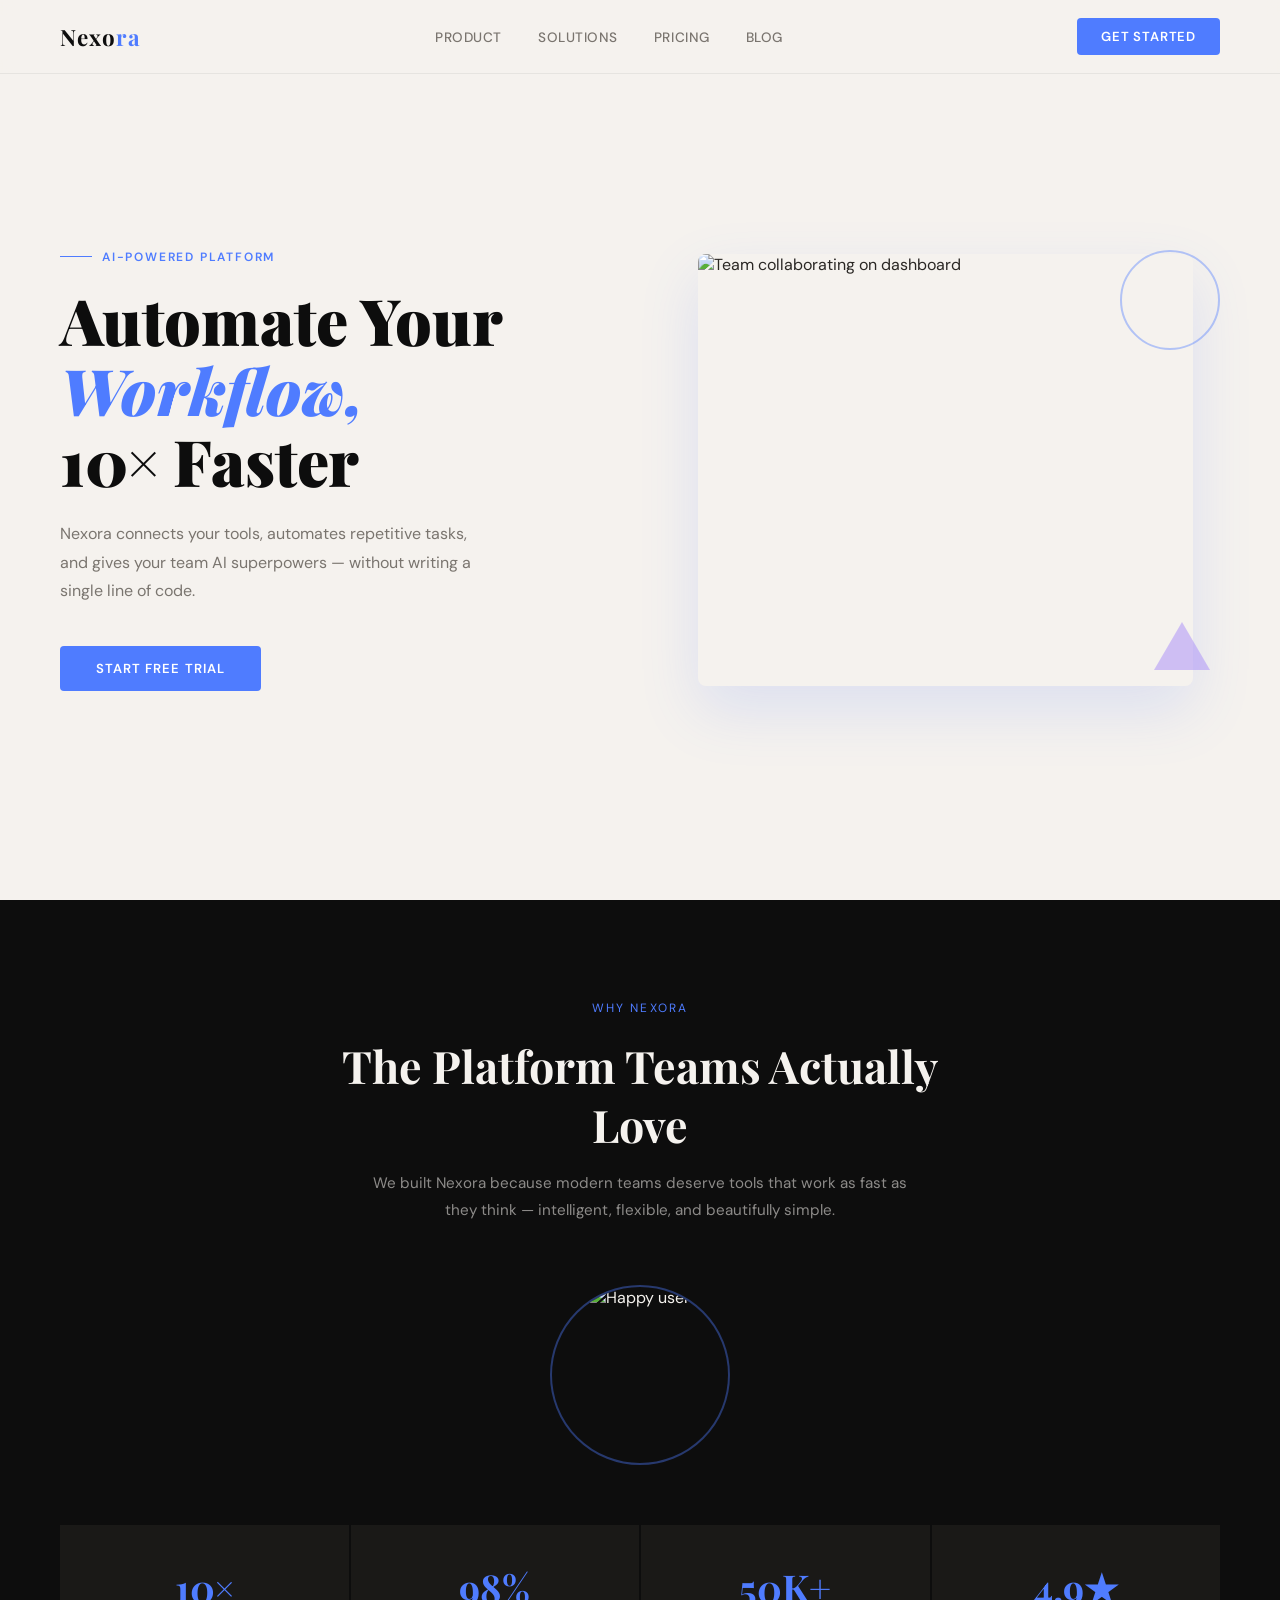
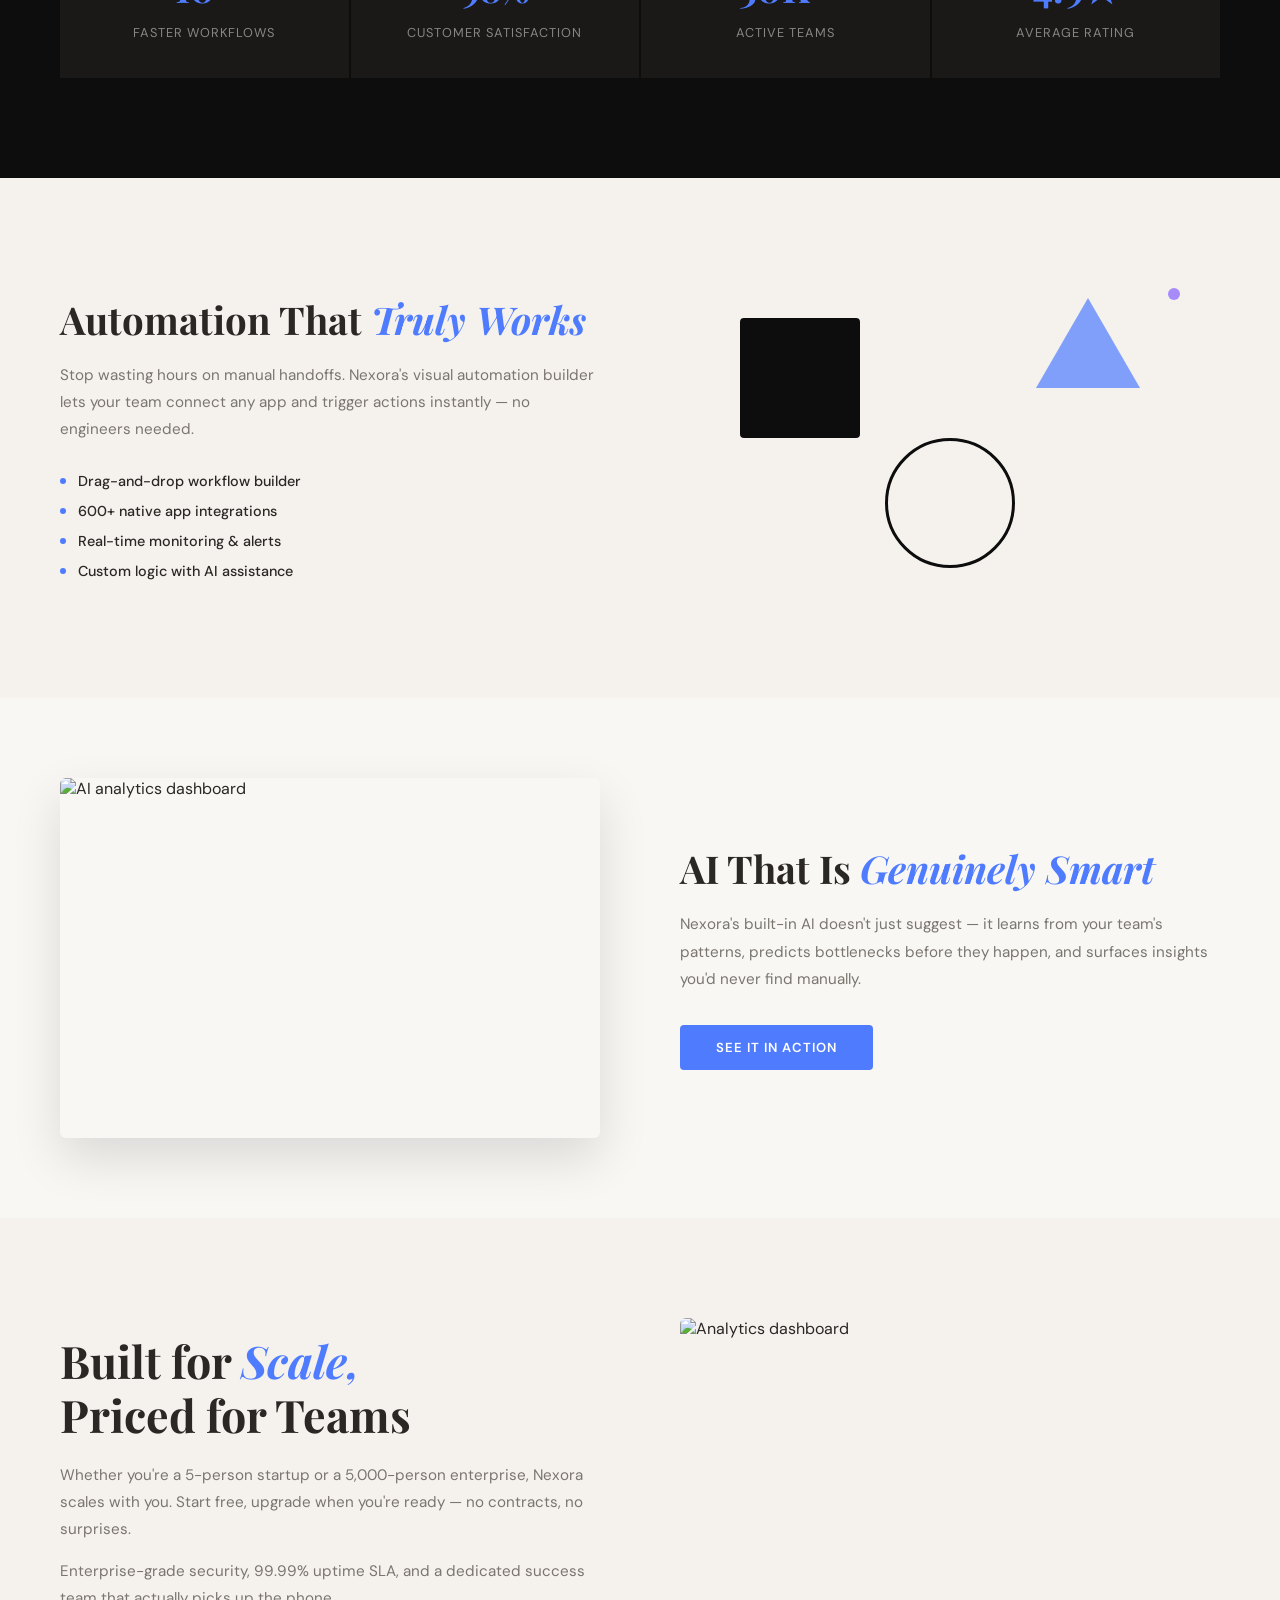
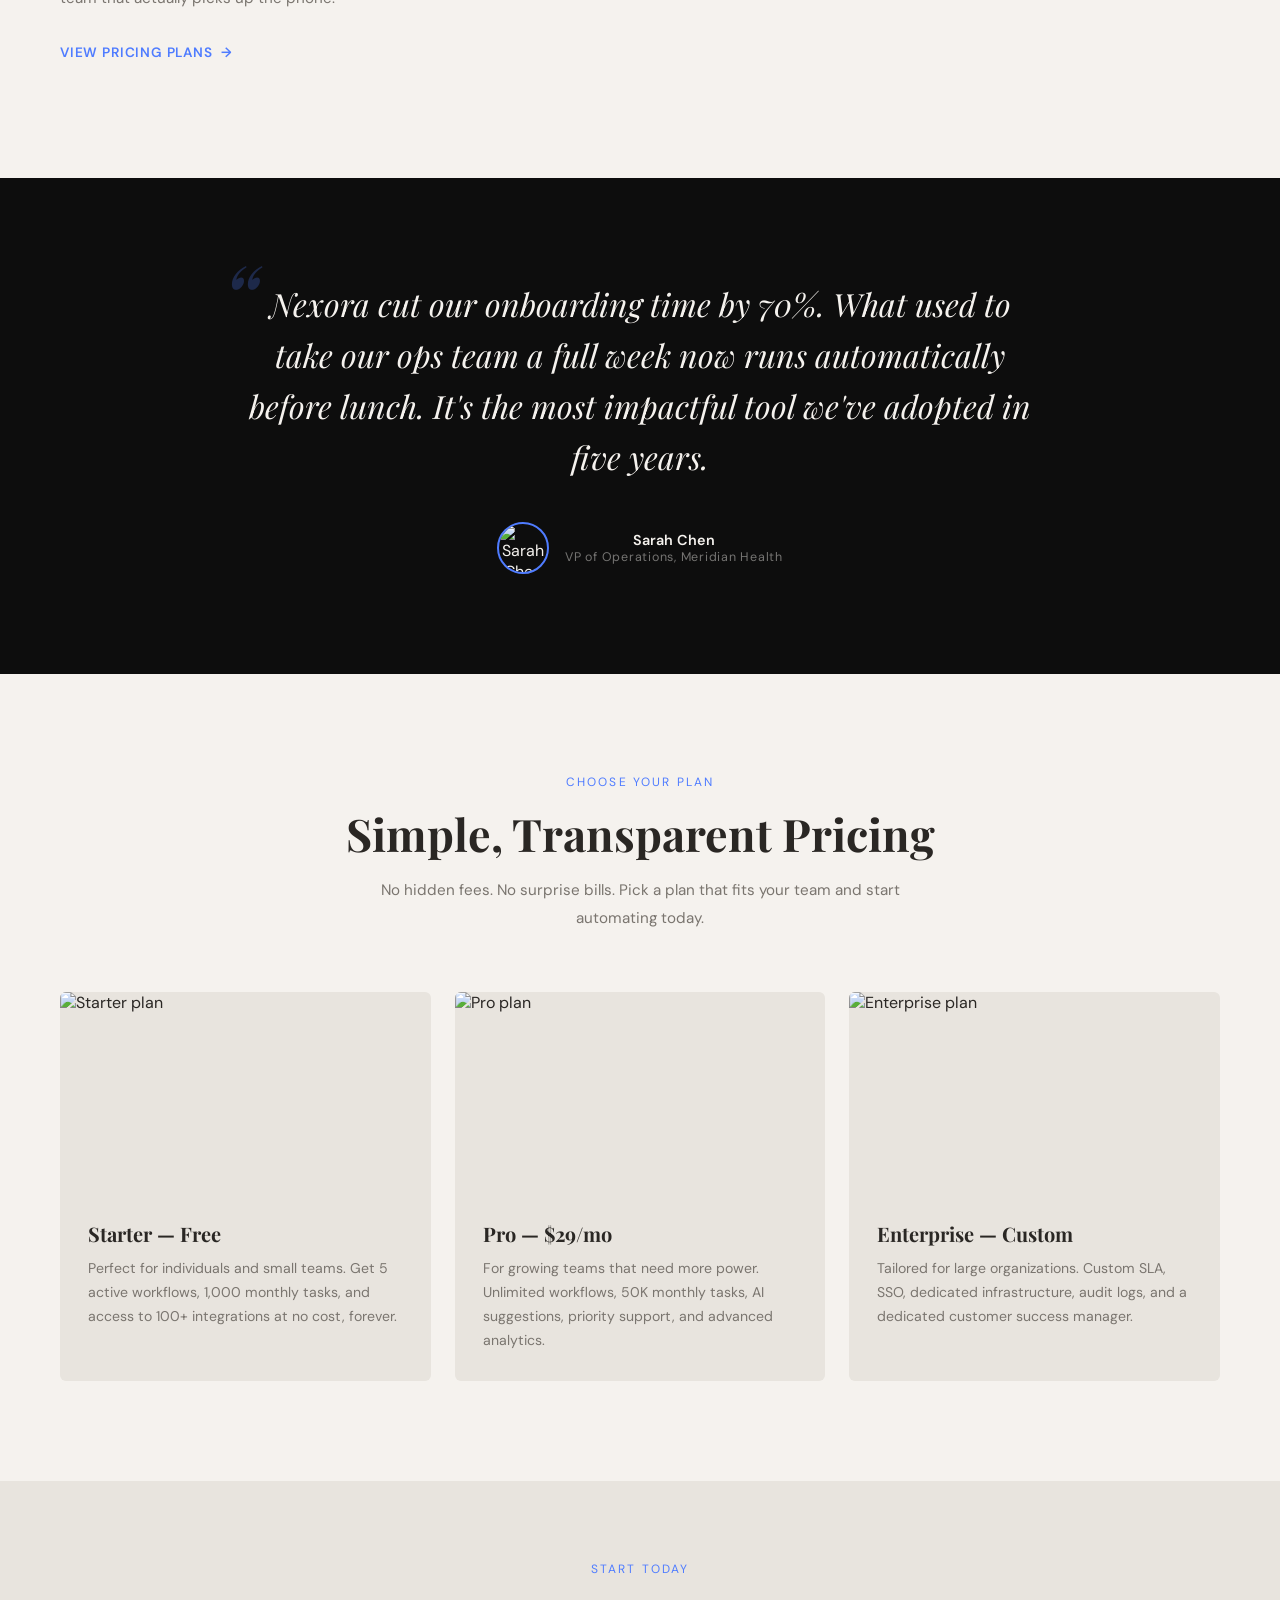
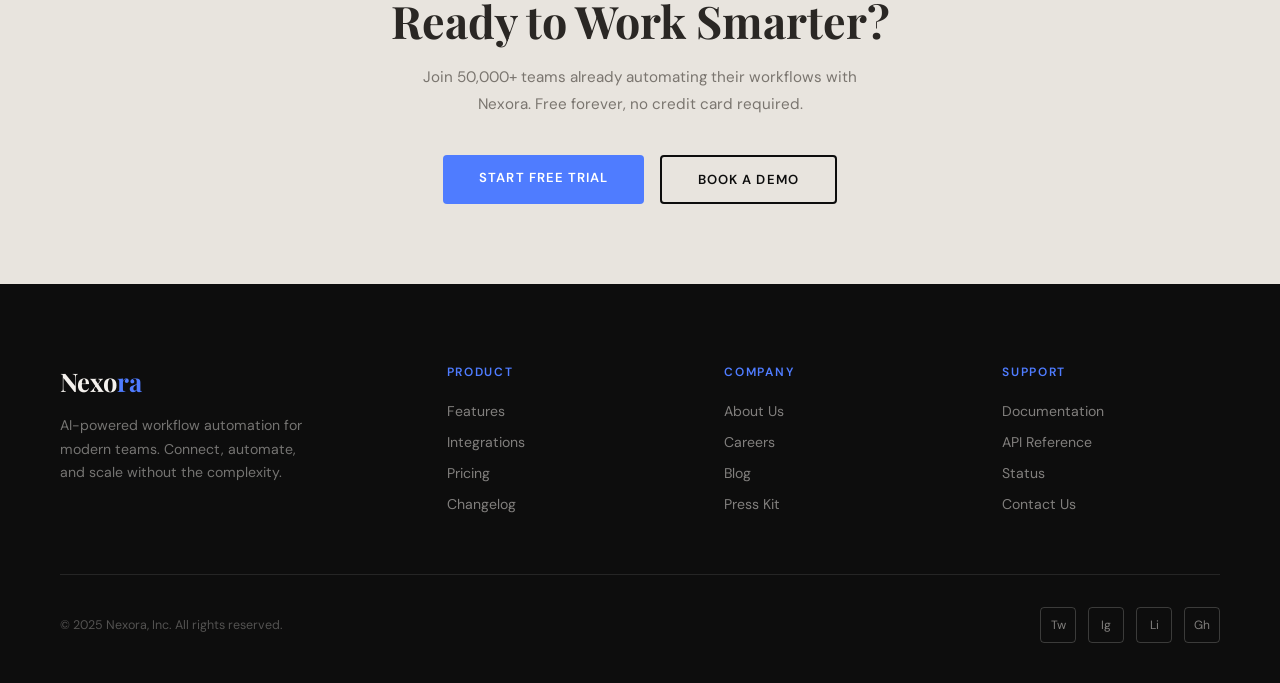
==== uts-ui/index.html @ 206d1880 "update" ====
<!DOCTYPE html>
<html lang="en">
<head>
  <meta charset="UTF-8" />
  <meta name="viewport" content="width=device-width, initial-scale=1.0"/>
  <title>Nexora — AI-Powered Workflow Platform</title>
  <link href="https://fonts.googleapis.com/css2?family=Playfair+Display:wght@400;700;900&family=DM+Sans:wght@300;400;500;600&display=swap" rel="stylesheet"/>
  <style>
    *, *::before, *::after { box-sizing: border-box; margin: 0; padding: 0; }
    :root {
      --black: #0d0d0d; --white: #f5f2ee; --accent: #4f7cff; --accent2: #a78bfa;
      --mid: #e8e4de; --text: #2a2724; --muted: #7a756f;
      --ff-display: 'Playfair Display', serif; --ff-body: 'DM Sans', sans-serif;
    }
    html { scroll-behavior: smooth; }
    body { font-family: var(--ff-body); background: var(--white); color: var(--text); overflow-x: hidden; }

    nav {
      position: fixed; top: 0; width: 100%; z-index: 100;
      display: flex; align-items: center; justify-content: space-between;
      padding: 18px 60px; background: rgba(245,242,238,0.95);
      backdrop-filter: blur(8px); border-bottom: 1px solid rgba(0,0,0,0.06);
    }
    .nav-logo { font-family: var(--ff-display); font-size: 1.4rem; font-weight: 700; letter-spacing: 0.05em; color: var(--black); text-decoration: none; }
    .nav-logo span { color: var(--accent); }
    .nav-links { display: flex; gap: 36px; list-style: none; }
    .nav-links a { font-size: 0.85rem; font-weight: 500; text-decoration: none; color: var(--muted); letter-spacing: 0.04em; text-transform: uppercase; transition: color 0.2s; }
    .nav-links a:hover { color: var(--black); }
    .btn-nav { padding: 10px 24px; background: var(--accent); color: #fff; font-family: var(--ff-body); font-size: 0.82rem; font-weight: 600; letter-spacing: 0.06em; text-transform: uppercase; border: none; cursor: pointer; border-radius: 4px; transition: background 0.2s, transform 0.2s; }
    .btn-nav:hover { background: #3a6aee; transform: translateY(-1px); }
    .nav-hamburger { display: none; flex-direction: column; gap: 5px; cursor: pointer; background: none; border: none; }
    .nav-hamburger span { width: 24px; height: 2px; background: var(--black); display: block; }

    .hero { min-height: 100vh; display: grid; grid-template-columns: 1fr 1fr; align-items: center; padding: 120px 60px 80px; gap: 60px; }
    .hero-eyebrow { font-size: 0.75rem; font-weight: 600; letter-spacing: 0.15em; text-transform: uppercase; color: var(--accent); margin-bottom: 20px; display: flex; align-items: center; gap: 10px; }
    .hero-eyebrow::before { content: ''; width: 32px; height: 1px; background: var(--accent); }
    .hero h1 { font-family: var(--ff-display); font-size: clamp(2.8rem, 5vw, 4.2rem); line-height: 1.1; font-weight: 900; color: var(--black); margin-bottom: 24px; }
    .hero h1 em { font-style: italic; color: var(--accent); }
    .hero p { font-size: 1rem; line-height: 1.8; color: var(--muted); max-width: 420px; margin-bottom: 40px; }
    .btn-primary { display: inline-block; padding: 14px 36px; background: var(--accent); color: #fff; font-family: var(--ff-body); font-size: 0.82rem; font-weight: 600; letter-spacing: 0.08em; text-transform: uppercase; border: none; cursor: pointer; text-decoration: none; border-radius: 4px; transition: background 0.2s, transform 0.2s; }
    .btn-primary:hover { background: #3a6aee; transform: translateY(-2px); }
    .btn-outline { display: inline-block; padding: 14px 36px; background: transparent; color: var(--black); font-family: var(--ff-body); font-size: 0.82rem; font-weight: 600; letter-spacing: 0.08em; text-transform: uppercase; border: 2px solid var(--black); cursor: pointer; text-decoration: none; border-radius: 4px; transition: all 0.2s; }
    .btn-outline:hover { background: var(--black); color: #fff; }
    .hero-image { position: relative; height: 480px; display: flex; align-items: center; justify-content: center; }
    .hero-img-main { width: 90%; height: 90%; overflow: hidden; border-radius: 8px; box-shadow: 0 24px 60px rgba(79,124,255,0.15); }
    .hero-img-main img { width: 100%; height: 100%; object-fit: cover; }
    .hero-shape-circle { position: absolute; width: 100px; height: 100px; border: 2px solid var(--accent); border-radius: 50%; top: 20px; right: 0; opacity: 0.4; }
    .hero-shape-tri { position: absolute; bottom: 40px; right: 10px; width: 0; height: 0; border-left: 28px solid transparent; border-right: 28px solid transparent; border-bottom: 48px solid var(--accent2); opacity: 0.5; }

    .dark-section { background: var(--black); color: var(--white); padding: 100px 60px; text-align: center; }
    .eyebrow-light { font-size: 0.75rem; letter-spacing: 0.18em; text-transform: uppercase; color: var(--accent); margin-bottom: 20px; display: block; }
    .dark-section h2 { font-family: var(--ff-display); font-size: clamp(2rem, 3.5vw, 2.8rem); font-weight: 700; margin-bottom: 16px; max-width: 700px; margin-inline: auto; }
    .dark-section > p { color: rgba(245,242,238,0.55); font-size: 0.95rem; line-height: 1.8; max-width: 560px; margin-inline: auto; margin-bottom: 60px; }
    .dark-img-circle { width: 180px; height: 180px; border-radius: 50%; margin: 0 auto 60px; overflow: hidden; border: 2px solid rgba(79,124,255,0.4); }
    .dark-img-circle img { width: 100%; height: 100%; object-fit: cover; }
    .stats-grid { display: grid; grid-template-columns: repeat(4, 1fr); gap: 2px; }
    .stat-box { background: #1a1917; padding: 36px 20px; text-align: center; transition: background 0.2s; }
    .stat-box:hover { background: #222; }
    .stat-box .num { font-family: var(--ff-display); font-size: 2.4rem; font-weight: 700; color: var(--accent); display: block; margin-bottom: 8px; }
    .stat-box .label { font-size: 0.8rem; letter-spacing: 0.08em; color: rgba(245,242,238,0.5); text-transform: uppercase; }

    .feature-left { display: grid; grid-template-columns: 1fr 1fr; align-items: center; padding: 100px 60px; gap: 80px; }
    .feature-left h3 { font-family: var(--ff-display); font-size: clamp(1.8rem, 3vw, 2.4rem); font-weight: 700; margin-bottom: 20px; line-height: 1.2; }
    .feature-left h3 em { font-style: italic; color: var(--accent); }
    .feature-left > .feat-text > p { color: var(--muted); font-size: 0.95rem; line-height: 1.8; margin-bottom: 28px; }
    .feat-list { list-style: none; display: flex; flex-direction: column; gap: 12px; }
    .feat-list li { display: flex; align-items: center; gap: 12px; font-size: 0.9rem; color: var(--text); font-weight: 500; }
    .feat-list li::before { content: ''; width: 6px; height: 6px; background: var(--accent); border-radius: 50%; flex-shrink: 0; }
    .feat-shapes { display: flex; align-items: center; justify-content: center; position: relative; height: 320px; }
    .shape-sq { width: 120px; height: 120px; background: var(--black); position: absolute; top: 40px; left: 60px; border-radius: 4px; }
    .shape-tri-right { width: 0; height: 0; border-left: 52px solid transparent; border-right: 52px solid transparent; border-bottom: 90px solid var(--accent); position: absolute; top: 20px; right: 80px; opacity: 0.7; }
    .shape-circ-big { width: 130px; height: 130px; border-radius: 50%; border: 3px solid var(--black); position: absolute; bottom: 30px; left: 50%; transform: translateX(-50%); }
    .shape-dot { width: 12px; height: 12px; border-radius: 50%; background: var(--accent2); position: absolute; top: 10px; right: 40px; }

    .feature-right { display: grid; grid-template-columns: 1fr 1fr; align-items: center; padding: 80px 60px; gap: 80px; background: #f9f7f4; }
    .feat-img-box { height: 360px; overflow: hidden; position: relative; border-radius: 6px; box-shadow: 0 20px 50px rgba(0,0,0,0.12); }
    .feat-img-box img { width: 100%; height: 100%; object-fit: cover; }
    .feat-img-box::before { content: ''; position: absolute; top: -12px; left: -12px; width: 100%; height: 100%; border: 2px solid var(--accent); z-index: -1; border-radius: 6px; }
    .feat-right-text h3 { font-family: var(--ff-display); font-size: clamp(1.8rem, 3vw, 2.4rem); font-weight: 700; margin-bottom: 20px; line-height: 1.2; }
    .feat-right-text h3 em { font-style: italic; color: var(--accent); }
    .feat-right-text p { color: var(--muted); font-size: 0.95rem; line-height: 1.8; margin-bottom: 32px; }

    .value-prop { display: grid; grid-template-columns: 1fr 1fr; align-items: center; padding: 100px 60px; gap: 80px; }
    .value-prop-text h2 { font-family: var(--ff-display); font-size: clamp(2rem, 3.5vw, 2.8rem); font-weight: 700; margin-bottom: 20px; line-height: 1.2; }
    .value-prop-text h2 em { font-style: italic; color: var(--accent); }
    .value-prop-text p { color: var(--muted); font-size: 0.95rem; line-height: 1.8; margin-bottom: 14px; }
    .value-cta { display: flex; align-items: center; gap: 8px; margin-top: 32px; font-size: 0.85rem; font-weight: 600; letter-spacing: 0.06em; text-transform: uppercase; color: var(--accent); cursor: pointer; text-decoration: none; }
    .value-cta::after { content: '→'; transition: transform 0.2s; }
    .value-cta:hover::after { transform: translateX(4px); }
    .value-img-box { height: 360px; overflow: hidden; border-radius: 6px; }
    .value-img-box img { width: 100%; height: 100%; object-fit: cover; }

    .testimonial { background: var(--black); color: var(--white); padding: 100px 80px; text-align: center; }
    .testimonial blockquote { font-family: var(--ff-display); font-size: clamp(1.4rem, 2.5vw, 2rem); font-weight: 400; font-style: italic; line-height: 1.6; max-width: 800px; margin: 0 auto 40px; position: relative; }
    .testimonial blockquote::before { content: '\201C'; font-size: 6rem; font-family: var(--ff-display); color: var(--accent); opacity: 0.25; position: absolute; top: -30px; left: -20px; line-height: 1; }
    .testimonial-author { display: flex; align-items: center; justify-content: center; gap: 16px; }
    .author-avatar { width: 52px; height: 52px; border-radius: 50%; overflow: hidden; border: 2px solid var(--accent); }
    .author-avatar img { width: 100%; height: 100%; object-fit: cover; }
    .author-info .name { font-weight: 600; font-size: 0.9rem; color: var(--white); }
    .author-info .role { font-size: 0.78rem; color: rgba(245,242,238,0.45); letter-spacing: 0.06em; }

    .best-value { padding: 100px 60px; background: var(--white); }
    .section-header { text-align: center; margin-bottom: 60px; }
    .section-header .eyebrow { font-size: 0.75rem; letter-spacing: 0.18em; text-transform: uppercase; color: var(--accent); margin-bottom: 14px; display: block; }
    .section-header h2 { font-family: var(--ff-display); font-size: clamp(2rem, 3.5vw, 2.8rem); font-weight: 700; margin-bottom: 14px; }
    .section-header p { color: var(--muted); max-width: 520px; margin-inline: auto; font-size: 0.95rem; line-height: 1.8; }
    .cards-grid { display: grid; grid-template-columns: repeat(3, 1fr); gap: 24px; }
    .card { background: var(--mid); overflow: hidden; border-radius: 6px; transition: transform 0.25s, box-shadow 0.25s; }
    .card:hover { transform: translateY(-6px); box-shadow: 0 20px 40px rgba(0,0,0,0.1); }
    .card-img { height: 200px; overflow: hidden; }
    .card-img img { width: 100%; height: 100%; object-fit: cover; transition: transform 0.4s; }
    .card:hover .card-img img { transform: scale(1.04); }
    .card-body { padding: 28px; }
    .card-body h4 { font-family: var(--ff-display); font-size: 1.25rem; font-weight: 700; margin-bottom: 10px; }
    .card-body p { font-size: 0.88rem; color: var(--muted); line-height: 1.7; }

    .cta-banner { padding: 80px 60px; background: var(--mid); text-align: center; }
    .cta-banner .eyebrow { font-size: 0.75rem; letter-spacing: 0.18em; text-transform: uppercase; color: var(--accent); margin-bottom: 14px; display: block; }
    .cta-banner h2 { font-family: var(--ff-display); font-size: clamp(2rem, 3.5vw, 2.8rem); font-weight: 700; margin-bottom: 14px; }
    .cta-banner p { color: var(--muted); max-width: 480px; margin: 0 auto 36px; font-size: 0.95rem; line-height: 1.8; }
    .btn-group { display: flex; gap: 16px; justify-content: center; flex-wrap: wrap; }

    footer { background: var(--black); color: var(--white); padding: 80px 60px 40px; }
    .footer-top { display: grid; grid-template-columns: 1.5fr 1fr 1fr 1fr; gap: 60px; padding-bottom: 60px; border-bottom: 1px solid rgba(245,242,238,0.1); }
    .footer-brand .logo { font-family: var(--ff-display); font-size: 1.6rem; font-weight: 700; color: var(--white); margin-bottom: 16px; display: block; }
    .footer-brand .logo span { color: var(--accent); }
    .footer-brand p { font-size: 0.88rem; line-height: 1.7; color: rgba(245,242,238,0.45); max-width: 260px; }
    .footer-col h5 { font-size: 0.75rem; letter-spacing: 0.14em; text-transform: uppercase; color: var(--accent); margin-bottom: 20px; font-weight: 600; }
    .footer-col ul { list-style: none; display: flex; flex-direction: column; gap: 10px; }
    .footer-col ul a { font-size: 0.88rem; color: rgba(245,242,238,0.5); text-decoration: none; transition: color 0.2s; }
    .footer-col ul a:hover { color: var(--white); }
    .footer-bottom { display: flex; justify-content: space-between; align-items: center; padding-top: 32px; }
    .footer-bottom p { font-size: 0.78rem; color: rgba(245,242,238,0.3); }
    .footer-socials { display: flex; gap: 12px; }
    .footer-socials a { width: 36px; height: 36px; border: 1px solid rgba(245,242,238,0.2); display: flex; align-items: center; justify-content: center; font-size: 0.75rem; color: rgba(245,242,238,0.5); text-decoration: none; border-radius: 4px; transition: all 0.2s; }
    .footer-socials a:hover { border-color: var(--accent); color: var(--accent); }

    .reveal { opacity: 0; transform: translateY(30px); transition: opacity 0.7s ease, transform 0.7s ease; }
    .reveal.visible { opacity: 1; transform: none; }

    @media (max-width: 900px) {
      nav { padding: 16px 24px; }
      .nav-links, .btn-nav { display: none; }
      .nav-hamburger { display: flex; }
      .hero, .feature-left, .feature-right, .value-prop { grid-template-columns: 1fr; padding: 100px 24px 60px; gap: 40px; }
      .hero-image { height: 280px; }
      .feat-shapes { height: 220px; }
      .feat-img-box { height: 240px; }
      .value-img-box { height: 240px; }
      .dark-section { padding: 80px 24px; }
      .stats-grid { grid-template-columns: repeat(2, 1fr); }
      .cards-grid { grid-template-columns: 1fr; }
      .testimonial { padding: 80px 24px; }
      .best-value, .cta-banner { padding: 80px 24px; }
      .footer-top { grid-template-columns: 1fr 1fr; gap: 40px; }
      footer { padding: 60px 24px 32px; }
      .footer-bottom { flex-direction: column; gap: 16px; text-align: center; }
    }
    @media (max-width: 500px) {
      .stats-grid { grid-template-columns: 1fr 1fr; }
      .footer-top { grid-template-columns: 1fr; }
    }
  </style>
</head>
<body>

  <nav>
    <a href="#" class="nav-logo">Nexo<span>ra</span></a>
    <ul class="nav-links">
      <li><a href="#">Product</a></li>
      <li><a href="#">Solutions</a></li>
      <li><a href="#">Pricing</a></li>
      <li><a href="#">Blog</a></li>
    </ul>
    <button class="btn-nav">Get Started</button>
    <button class="nav-hamburger" onclick="toggleMenu()" aria-label="Menu">
      <span></span><span></span><span></span>
    </button>
  </nav>

  <section class="hero">
    <div class="hero-text reveal">
      <div class="hero-eyebrow">AI-Powered Platform</div>
      <h1>Automate Your<br><em>Workflow,</em><br>10&times; Faster</h1>
      <p>Nexora connects your tools, automates repetitive tasks, and gives your team AI superpowers — without writing a single line of code.</p>
      <a href="#" class="btn-primary">Start Free Trial</a>
    </div>
    <div class="hero-image reveal">
      <div class="hero-img-main">
        <img src="https://images.unsplash.com/photo-1551434678-e076c223a692?w=800&auto=format&fit=crop" alt="Team collaborating on dashboard" loading="lazy"/>
      </div>
      <div class="hero-shape-circle"></div>
      <div class="hero-shape-tri"></div>
    </div>
  </section>

  <section class="dark-section">
    <span class="eyebrow-light">Why Nexora</span>
    <h2>The Platform Teams Actually Love</h2>
    <p>We built Nexora because modern teams deserve tools that work as fast as they think — intelligent, flexible, and beautifully simple.</p>
    <div class="dark-img-circle">
      <img src="https://images.unsplash.com/photo-1573496359142-b8d87734a5a2?w=400&auto=format&fit=crop" alt="Happy user" loading="lazy"/>
    </div>
    <div class="stats-grid reveal">
      <div class="stat-box"><span class="num">10&times;</span><span class="label">Faster Workflows</span></div>
      <div class="stat-box"><span class="num">98%</span><span class="label">Customer Satisfaction</span></div>
      <div class="stat-box"><span class="num">50K+</span><span class="label">Active Teams</span></div>
      <div class="stat-box"><span class="num">4.9&#9733;</span><span class="label">Average Rating</span></div>
    </div>
  </section>

  <section class="feature-left">
    <div class="feat-text reveal">
      <h3>Automation That <em>Truly Works</em></h3>
      <p>Stop wasting hours on manual handoffs. Nexora's visual automation builder lets your team connect any app and trigger actions instantly — no engineers needed.</p>
      <ul class="feat-list">
        <li>Drag-and-drop workflow builder</li>
        <li>600+ native app integrations</li>
        <li>Real-time monitoring &amp; alerts</li>
        <li>Custom logic with AI assistance</li>
      </ul>
    </div>
    <div class="feat-shapes reveal">
      <div class="shape-sq"></div>
      <div class="shape-tri-right"></div>
      <div class="shape-circ-big"></div>
      <div class="shape-dot"></div>
    </div>
  </section>

  <section class="feature-right">
    <div class="feat-img-box reveal">
      <img src="https://images.unsplash.com/photo-1677442135703-1787eea5ce01?w=800&auto=format&fit=crop" alt="AI analytics dashboard" loading="lazy"/>
    </div>
    <div class="feat-right-text reveal">
      <h3>AI That Is <em>Genuinely Smart</em></h3>
      <p>Nexora's built-in AI doesn't just suggest — it learns from your team's patterns, predicts bottlenecks before they happen, and surfaces insights you'd never find manually.</p>
      <a href="#" class="btn-primary">See It in Action</a>
    </div>
  </section>

  <section class="value-prop">
    <div class="value-prop-text reveal">
      <h2>Built for <em>Scale,</em><br>Priced for Teams</h2>
      <p>Whether you're a 5-person startup or a 5,000-person enterprise, Nexora scales with you. Start free, upgrade when you're ready — no contracts, no surprises.</p>
      <p>Enterprise-grade security, 99.99% uptime SLA, and a dedicated success team that actually picks up the phone.</p>
      <a href="#" class="value-cta">View Pricing Plans</a>
    </div>
    <div class="value-img-box reveal">
      <img src="https://images.unsplash.com/photo-1460925895917-afdab827c52f?w=800&auto=format&fit=crop" alt="Analytics dashboard" loading="lazy"/>
    </div>
  </section>

  <section class="testimonial">
    <blockquote class="reveal">
      Nexora cut our onboarding time by 70%. What used to take our ops team a full week now runs automatically before lunch. It's the most impactful tool we've adopted in five years.
    </blockquote>
    <div class="testimonial-author reveal">
      <div class="author-avatar">
        <img src="https://images.unsplash.com/photo-1494790108377-be9c29b29330?w=200&auto=format&fit=crop" alt="Sarah Chen" loading="lazy"/>
      </div>
      <div class="author-info">
        <div class="name">Sarah Chen</div>
        <div class="role">VP of Operations, Meridian Health</div>
      </div>
    </div>
  </section>

  <section class="best-value">
    <div class="section-header reveal">
      <span class="eyebrow">Choose Your Plan</span>
      <h2>Simple, Transparent Pricing</h2>
      <p>No hidden fees. No surprise bills. Pick a plan that fits your team and start automating today.</p>
    </div>
    <div class="cards-grid">
      <div class="card reveal">
        <div class="card-img">
          <img src="https://images.unsplash.com/photo-1519389950473-47ba0277781c?w=600&auto=format&fit=crop" alt="Starter plan" loading="lazy"/>
        </div>
        <div class="card-body">
          <h4>Starter — Free</h4>
          <p>Perfect for individuals and small teams. Get 5 active workflows, 1,000 monthly tasks, and access to 100+ integrations at no cost, forever.</p>
        </div>
      </div>
      <div class="card reveal">
        <div class="card-img">
          <img src="https://images.unsplash.com/photo-1522071820081-009f0129c71c?w=600&auto=format&fit=crop" alt="Pro plan" loading="lazy"/>
        </div>
        <div class="card-body">
          <h4>Pro — $29/mo</h4>
          <p>For growing teams that need more power. Unlimited workflows, 50K monthly tasks, AI suggestions, priority support, and advanced analytics.</p>
        </div>
      </div>
      <div class="card reveal">
        <div class="card-img">
          <img src="https://images.unsplash.com/photo-1486312338219-ce68d2c6f44d?w=600&auto=format&fit=crop" alt="Enterprise plan" loading="lazy"/>
        </div>
        <div class="card-body">
          <h4>Enterprise — Custom</h4>
          <p>Tailored for large organizations. Custom SLA, SSO, dedicated infrastructure, audit logs, and a dedicated customer success manager.</p>
        </div>
      </div>
    </div>
  </section>

  <section class="cta-banner">
    <span class="eyebrow">Start Today</span>
    <h2>Ready to Work Smarter?</h2>
    <p>Join 50,000+ teams already automating their workflows with Nexora. Free forever, no credit card required.</p>
    <div class="btn-group">
      <a href="#" class="btn-primary">Start Free Trial</a>
      <a href="#" class="btn-outline">Book a Demo</a>
    </div>
  </section>

  <footer>
    <div class="footer-top">
      <div class="footer-brand">
        <span class="logo">Nexo<span>ra</span></span>
        <p>AI-powered workflow automation for modern teams. Connect, automate, and scale without the complexity.</p>
      </div>
      <div class="footer-col">
        <h5>Product</h5>
        <ul>
          <li><a href="#">Features</a></li>
          <li><a href="#">Integrations</a></li>
          <li><a href="#">Pricing</a></li>
          <li><a href="#">Changelog</a></li>
        </ul>
      </div>
      <div class="footer-col">
        <h5>Company</h5>
        <ul>
          <li><a href="#">About Us</a></li>
          <li><a href="#">Careers</a></li>
          <li><a href="#">Blog</a></li>
          <li><a href="#">Press Kit</a></li>
        </ul>
      </div>
      <div class="footer-col">
        <h5>Support</h5>
        <ul>
          <li><a href="#">Documentation</a></li>
          <li><a href="#">API Reference</a></li>
          <li><a href="#">Status</a></li>
          <li><a href="#">Contact Us</a></li>
        </ul>
      </div>
    </div>
    <div class="footer-bottom">
      <p>&copy; 2025 Nexora, Inc. All rights reserved.</p>
      <div class="footer-socials">
        <a href="#" aria-label="Twitter">Tw</a>
        <a href="#" aria-label="Instagram">Ig</a>
        <a href="#" aria-label="LinkedIn">Li</a>
        <a href="#" aria-label="GitHub">Gh</a>
      </div>
    </div>
  </footer>

  <script>
    const reveals = document.querySelectorAll('.reveal');
    const observer = new IntersectionObserver((entries) => {
      entries.forEach(e => {
        if (e.isIntersecting) { e.target.classList.add('visible'); observer.unobserve(e.target); }
      });
    }, { threshold: 0.12 });
    reveals.forEach(el => observer.observe(el));

    function toggleMenu() {
      const links = document.querySelector('.nav-links');
      const btn = document.querySelector('.btn-nav');
      if (!links) return;
      const open = links.style.display === 'flex';
      if (open) {
        links.style.cssText = '';
        btn.style.display = '';
      } else {
        links.style.cssText = 'display:flex;flex-direction:column;position:fixed;top:57px;left:0;right:0;background:var(--white);padding:24px;gap:20px;border-bottom:1px solid rgba(0,0,0,0.08);z-index:99;';
        btn.style.cssText = 'display:block;margin:0 24px 12px;';
      }
    }
  </script>
</body>
</html>
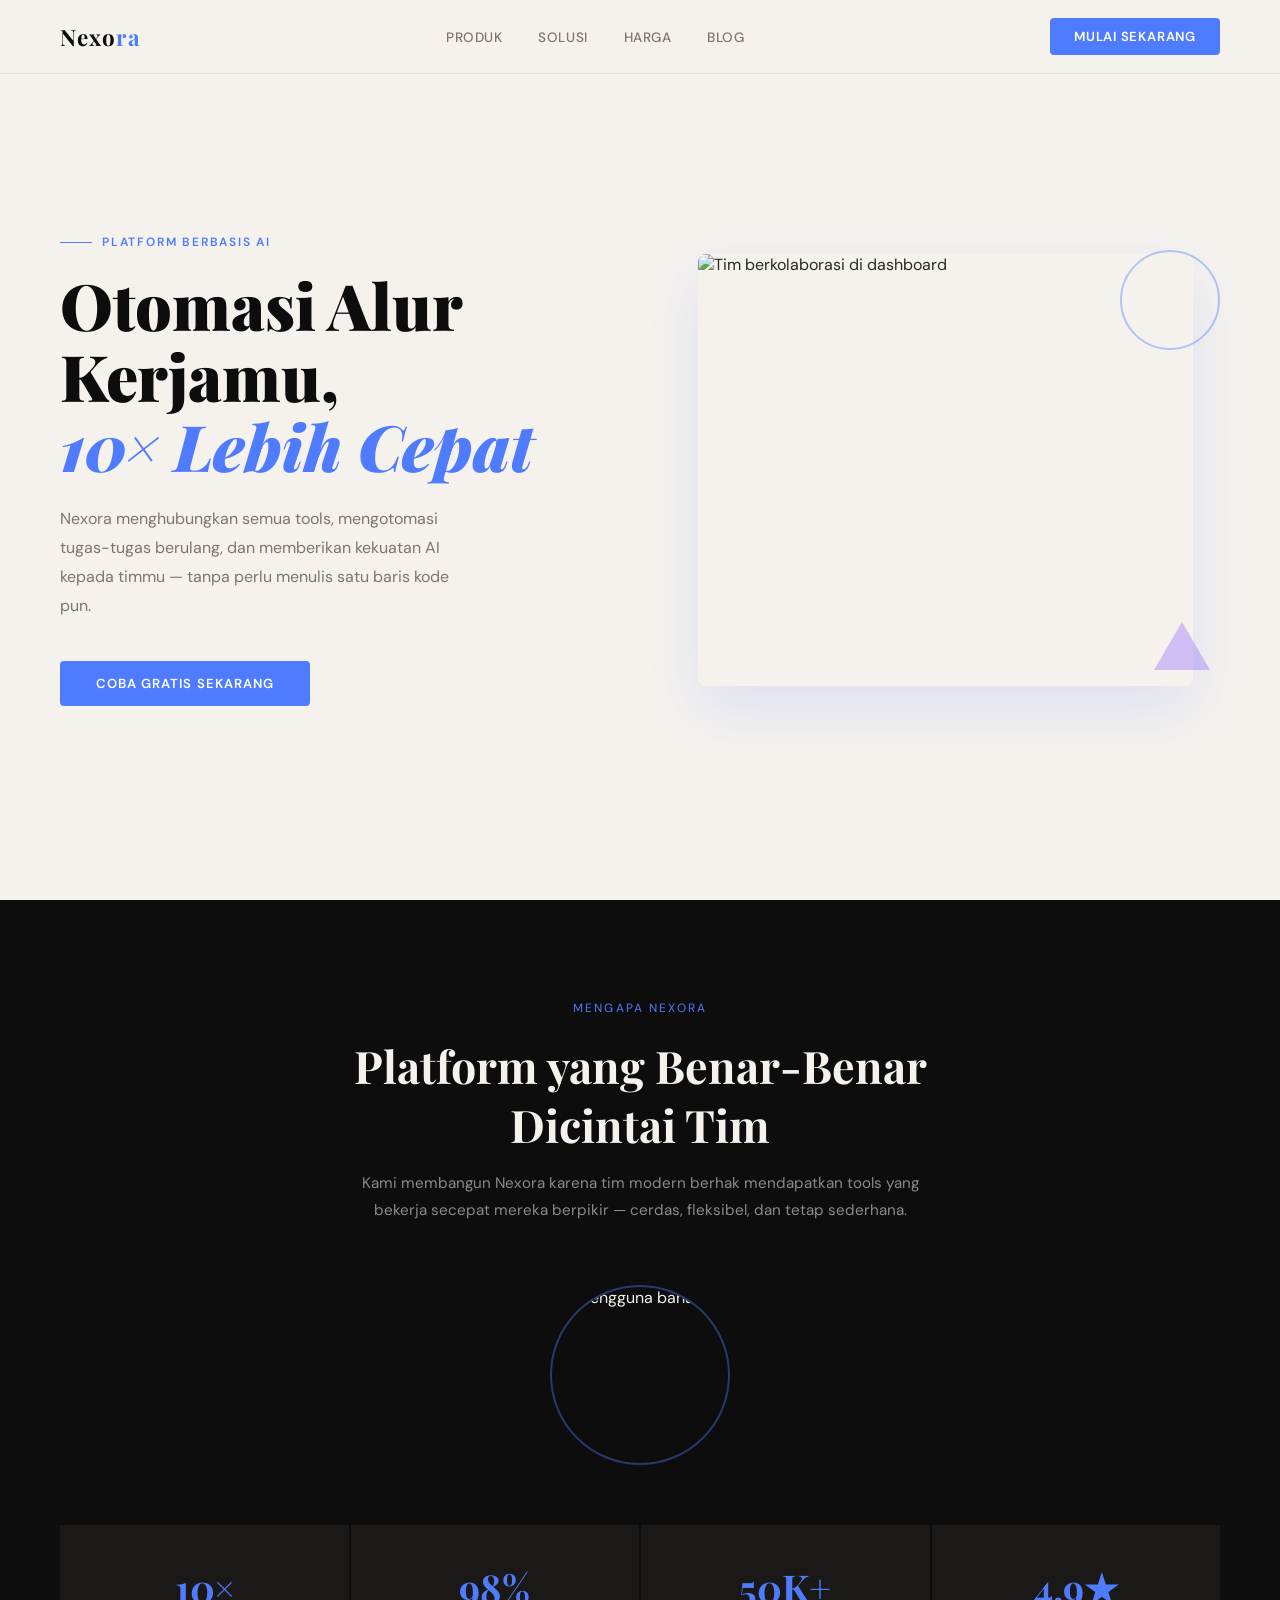
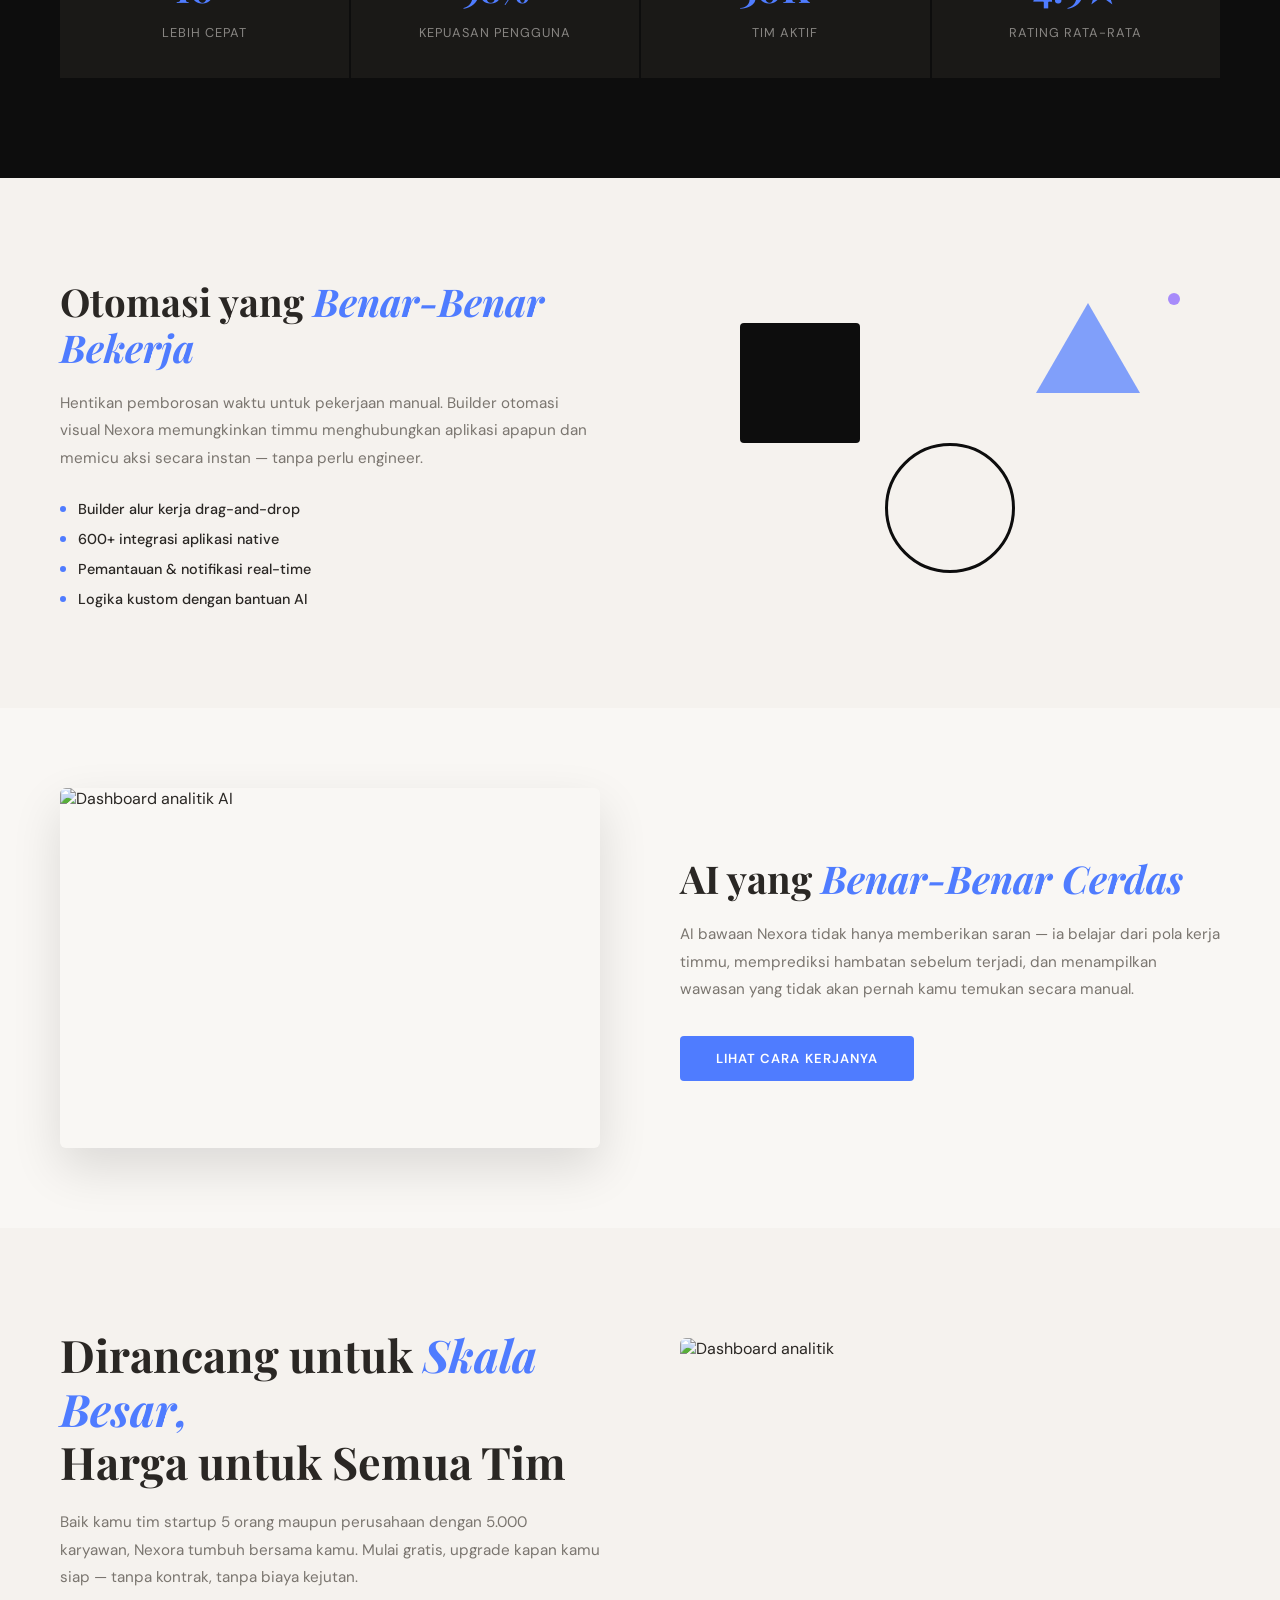
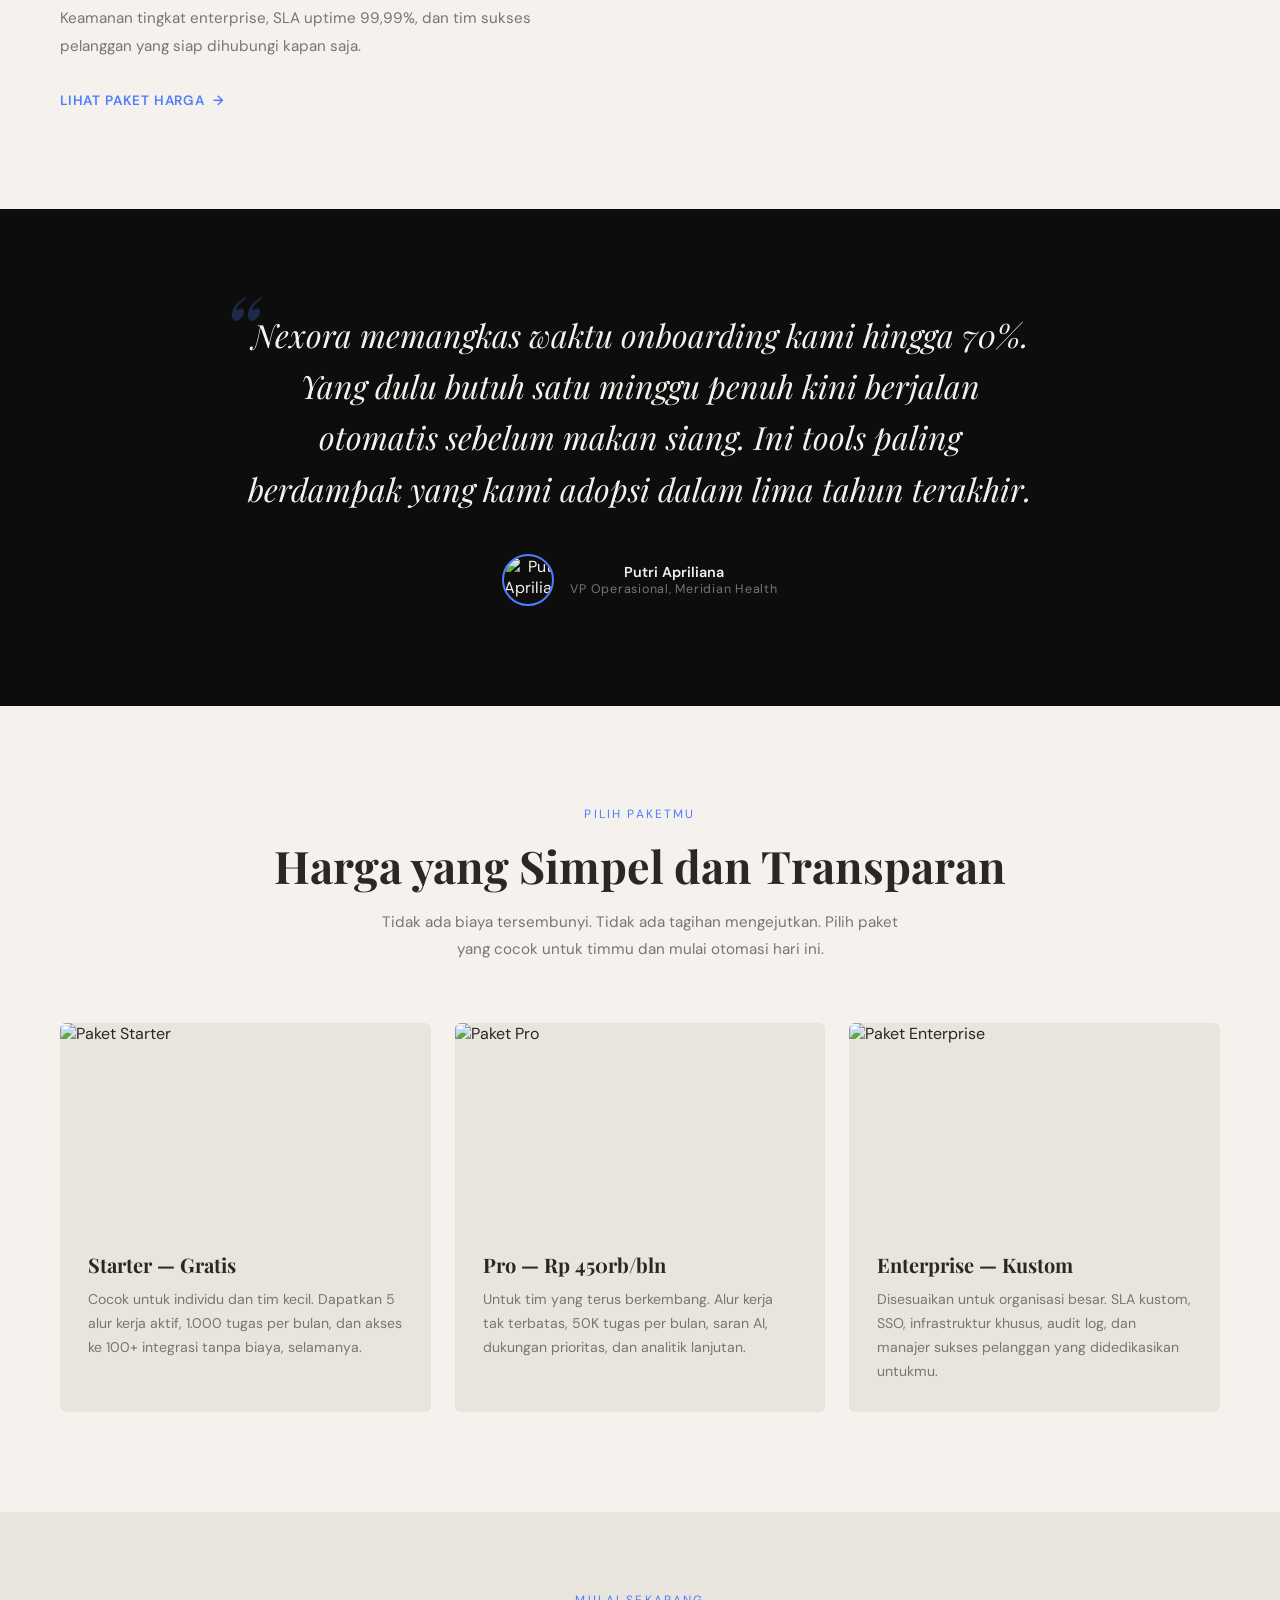
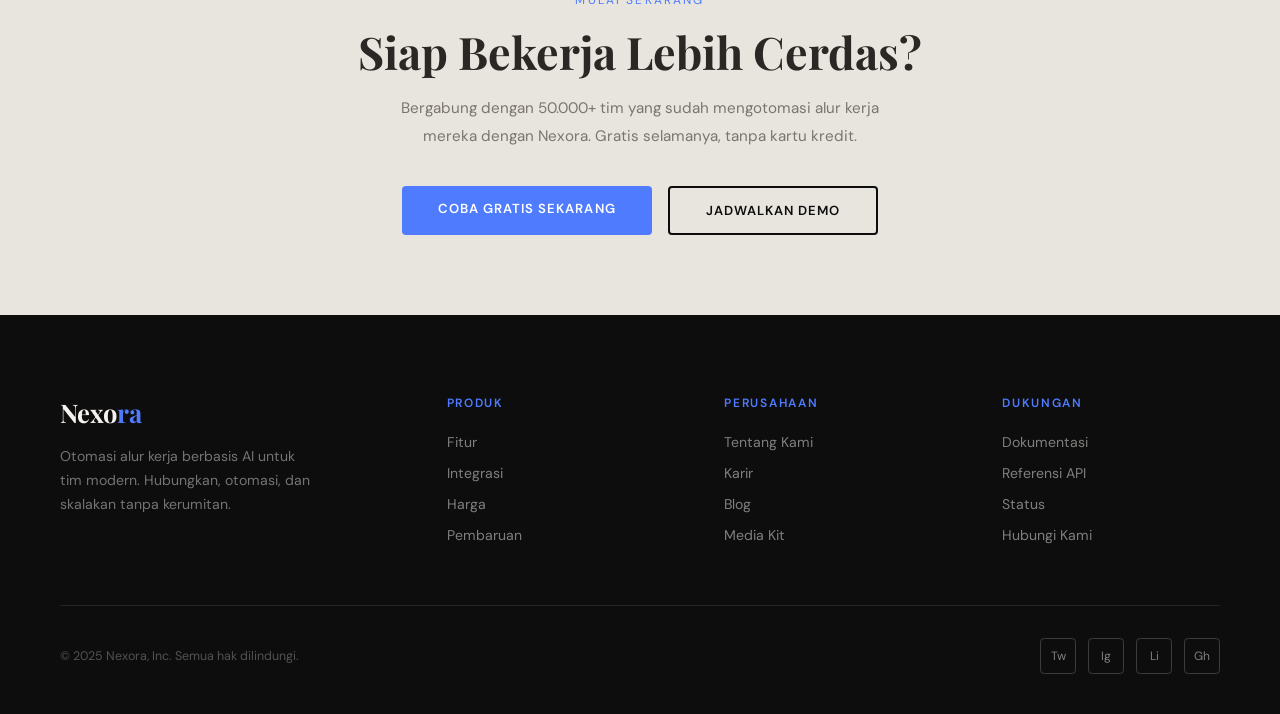
==== commit 4963c97e: "update" ====
--- a/uts-ui/index.html
+++ b/uts-ui/index.html
@@ -1,223 +1,84 @@
 <!DOCTYPE html>
-<html lang="en">
+<html lang="id">
 <head>
   <meta charset="UTF-8" />
   <meta name="viewport" content="width=device-width, initial-scale=1.0"/>
-  <title>Nexora — AI-Powered Workflow Platform</title>
+  <title>Nexora — Platform Otomasi Alur Kerja Berbasis AI</title>
   <link href="https://fonts.googleapis.com/css2?family=Playfair+Display:wght@400;700;900&family=DM+Sans:wght@300;400;500;600&display=swap" rel="stylesheet"/>
-  <style>
-    *, *::before, *::after { box-sizing: border-box; margin: 0; padding: 0; }
-    :root {
-      --black: #0d0d0d; --white: #f5f2ee; --accent: #4f7cff; --accent2: #a78bfa;
-      --mid: #e8e4de; --text: #2a2724; --muted: #7a756f;
-      --ff-display: 'Playfair Display', serif; --ff-body: 'DM Sans', sans-serif;
-    }
-    html { scroll-behavior: smooth; }
-    body { font-family: var(--ff-body); background: var(--white); color: var(--text); overflow-x: hidden; }
-
-    nav {
-      position: fixed; top: 0; width: 100%; z-index: 100;
-      display: flex; align-items: center; justify-content: space-between;
-      padding: 18px 60px; background: rgba(245,242,238,0.95);
-      backdrop-filter: blur(8px); border-bottom: 1px solid rgba(0,0,0,0.06);
-    }
-    .nav-logo { font-family: var(--ff-display); font-size: 1.4rem; font-weight: 700; letter-spacing: 0.05em; color: var(--black); text-decoration: none; }
-    .nav-logo span { color: var(--accent); }
-    .nav-links { display: flex; gap: 36px; list-style: none; }
-    .nav-links a { font-size: 0.85rem; font-weight: 500; text-decoration: none; color: var(--muted); letter-spacing: 0.04em; text-transform: uppercase; transition: color 0.2s; }
-    .nav-links a:hover { color: var(--black); }
-    .btn-nav { padding: 10px 24px; background: var(--accent); color: #fff; font-family: var(--ff-body); font-size: 0.82rem; font-weight: 600; letter-spacing: 0.06em; text-transform: uppercase; border: none; cursor: pointer; border-radius: 4px; transition: background 0.2s, transform 0.2s; }
-    .btn-nav:hover { background: #3a6aee; transform: translateY(-1px); }
-    .nav-hamburger { display: none; flex-direction: column; gap: 5px; cursor: pointer; background: none; border: none; }
-    .nav-hamburger span { width: 24px; height: 2px; background: var(--black); display: block; }
-
-    .hero { min-height: 100vh; display: grid; grid-template-columns: 1fr 1fr; align-items: center; padding: 120px 60px 80px; gap: 60px; }
-    .hero-eyebrow { font-size: 0.75rem; font-weight: 600; letter-spacing: 0.15em; text-transform: uppercase; color: var(--accent); margin-bottom: 20px; display: flex; align-items: center; gap: 10px; }
-    .hero-eyebrow::before { content: ''; width: 32px; height: 1px; background: var(--accent); }
-    .hero h1 { font-family: var(--ff-display); font-size: clamp(2.8rem, 5vw, 4.2rem); line-height: 1.1; font-weight: 900; color: var(--black); margin-bottom: 24px; }
-    .hero h1 em { font-style: italic; color: var(--accent); }
-    .hero p { font-size: 1rem; line-height: 1.8; color: var(--muted); max-width: 420px; margin-bottom: 40px; }
-    .btn-primary { display: inline-block; padding: 14px 36px; background: var(--accent); color: #fff; font-family: var(--ff-body); font-size: 0.82rem; font-weight: 600; letter-spacing: 0.08em; text-transform: uppercase; border: none; cursor: pointer; text-decoration: none; border-radius: 4px; transition: background 0.2s, transform 0.2s; }
-    .btn-primary:hover { background: #3a6aee; transform: translateY(-2px); }
-    .btn-outline { display: inline-block; padding: 14px 36px; background: transparent; color: var(--black); font-family: var(--ff-body); font-size: 0.82rem; font-weight: 600; letter-spacing: 0.08em; text-transform: uppercase; border: 2px solid var(--black); cursor: pointer; text-decoration: none; border-radius: 4px; transition: all 0.2s; }
-    .btn-outline:hover { background: var(--black); color: #fff; }
-    .hero-image { position: relative; height: 480px; display: flex; align-items: center; justify-content: center; }
-    .hero-img-main { width: 90%; height: 90%; overflow: hidden; border-radius: 8px; box-shadow: 0 24px 60px rgba(79,124,255,0.15); }
-    .hero-img-main img { width: 100%; height: 100%; object-fit: cover; }
-    .hero-shape-circle { position: absolute; width: 100px; height: 100px; border: 2px solid var(--accent); border-radius: 50%; top: 20px; right: 0; opacity: 0.4; }
-    .hero-shape-tri { position: absolute; bottom: 40px; right: 10px; width: 0; height: 0; border-left: 28px solid transparent; border-right: 28px solid transparent; border-bottom: 48px solid var(--accent2); opacity: 0.5; }
-
-    .dark-section { background: var(--black); color: var(--white); padding: 100px 60px; text-align: center; }
-    .eyebrow-light { font-size: 0.75rem; letter-spacing: 0.18em; text-transform: uppercase; color: var(--accent); margin-bottom: 20px; display: block; }
-    .dark-section h2 { font-family: var(--ff-display); font-size: clamp(2rem, 3.5vw, 2.8rem); font-weight: 700; margin-bottom: 16px; max-width: 700px; margin-inline: auto; }
-    .dark-section > p { color: rgba(245,242,238,0.55); font-size: 0.95rem; line-height: 1.8; max-width: 560px; margin-inline: auto; margin-bottom: 60px; }
-    .dark-img-circle { width: 180px; height: 180px; border-radius: 50%; margin: 0 auto 60px; overflow: hidden; border: 2px solid rgba(79,124,255,0.4); }
-    .dark-img-circle img { width: 100%; height: 100%; object-fit: cover; }
-    .stats-grid { display: grid; grid-template-columns: repeat(4, 1fr); gap: 2px; }
-    .stat-box { background: #1a1917; padding: 36px 20px; text-align: center; transition: background 0.2s; }
-    .stat-box:hover { background: #222; }
-    .stat-box .num { font-family: var(--ff-display); font-size: 2.4rem; font-weight: 700; color: var(--accent); display: block; margin-bottom: 8px; }
-    .stat-box .label { font-size: 0.8rem; letter-spacing: 0.08em; color: rgba(245,242,238,0.5); text-transform: uppercase; }
-
-    .feature-left { display: grid; grid-template-columns: 1fr 1fr; align-items: center; padding: 100px 60px; gap: 80px; }
-    .feature-left h3 { font-family: var(--ff-display); font-size: clamp(1.8rem, 3vw, 2.4rem); font-weight: 700; margin-bottom: 20px; line-height: 1.2; }
-    .feature-left h3 em { font-style: italic; color: var(--accent); }
-    .feature-left > .feat-text > p { color: var(--muted); font-size: 0.95rem; line-height: 1.8; margin-bottom: 28px; }
-    .feat-list { list-style: none; display: flex; flex-direction: column; gap: 12px; }
-    .feat-list li { display: flex; align-items: center; gap: 12px; font-size: 0.9rem; color: var(--text); font-weight: 500; }
-    .feat-list li::before { content: ''; width: 6px; height: 6px; background: var(--accent); border-radius: 50%; flex-shrink: 0; }
-    .feat-shapes { display: flex; align-items: center; justify-content: center; position: relative; height: 320px; }
-    .shape-sq { width: 120px; height: 120px; background: var(--black); position: absolute; top: 40px; left: 60px; border-radius: 4px; }
-    .shape-tri-right { width: 0; height: 0; border-left: 52px solid transparent; border-right: 52px solid transparent; border-bottom: 90px solid var(--accent); position: absolute; top: 20px; right: 80px; opacity: 0.7; }
-    .shape-circ-big { width: 130px; height: 130px; border-radius: 50%; border: 3px solid var(--black); position: absolute; bottom: 30px; left: 50%; transform: translateX(-50%); }
-    .shape-dot { width: 12px; height: 12px; border-radius: 50%; background: var(--accent2); position: absolute; top: 10px; right: 40px; }
-
-    .feature-right { display: grid; grid-template-columns: 1fr 1fr; align-items: center; padding: 80px 60px; gap: 80px; background: #f9f7f4; }
-    .feat-img-box { height: 360px; overflow: hidden; position: relative; border-radius: 6px; box-shadow: 0 20px 50px rgba(0,0,0,0.12); }
-    .feat-img-box img { width: 100%; height: 100%; object-fit: cover; }
-    .feat-img-box::before { content: ''; position: absolute; top: -12px; left: -12px; width: 100%; height: 100%; border: 2px solid var(--accent); z-index: -1; border-radius: 6px; }
-    .feat-right-text h3 { font-family: var(--ff-display); font-size: clamp(1.8rem, 3vw, 2.4rem); font-weight: 700; margin-bottom: 20px; line-height: 1.2; }
-    .feat-right-text h3 em { font-style: italic; color: var(--accent); }
-    .feat-right-text p { color: var(--muted); font-size: 0.95rem; line-height: 1.8; margin-bottom: 32px; }
-
-    .value-prop { display: grid; grid-template-columns: 1fr 1fr; align-items: center; padding: 100px 60px; gap: 80px; }
-    .value-prop-text h2 { font-family: var(--ff-display); font-size: clamp(2rem, 3.5vw, 2.8rem); font-weight: 700; margin-bottom: 20px; line-height: 1.2; }
-    .value-prop-text h2 em { font-style: italic; color: var(--accent); }
-    .value-prop-text p { color: var(--muted); font-size: 0.95rem; line-height: 1.8; margin-bottom: 14px; }
-    .value-cta { display: flex; align-items: center; gap: 8px; margin-top: 32px; font-size: 0.85rem; font-weight: 600; letter-spacing: 0.06em; text-transform: uppercase; color: var(--accent); cursor: pointer; text-decoration: none; }
-    .value-cta::after { content: '→'; transition: transform 0.2s; }
-    .value-cta:hover::after { transform: translateX(4px); }
-    .value-img-box { height: 360px; overflow: hidden; border-radius: 6px; }
-    .value-img-box img { width: 100%; height: 100%; object-fit: cover; }
-
-    .testimonial { background: var(--black); color: var(--white); padding: 100px 80px; text-align: center; }
-    .testimonial blockquote { font-family: var(--ff-display); font-size: clamp(1.4rem, 2.5vw, 2rem); font-weight: 400; font-style: italic; line-height: 1.6; max-width: 800px; margin: 0 auto 40px; position: relative; }
-    .testimonial blockquote::before { content: '\201C'; font-size: 6rem; font-family: var(--ff-display); color: var(--accent); opacity: 0.25; position: absolute; top: -30px; left: -20px; line-height: 1; }
-    .testimonial-author { display: flex; align-items: center; justify-content: center; gap: 16px; }
-    .author-avatar { width: 52px; height: 52px; border-radius: 50%; overflow: hidden; border: 2px solid var(--accent); }
-    .author-avatar img { width: 100%; height: 100%; object-fit: cover; }
-    .author-info .name { font-weight: 600; font-size: 0.9rem; color: var(--white); }
-    .author-info .role { font-size: 0.78rem; color: rgba(245,242,238,0.45); letter-spacing: 0.06em; }
-
-    .best-value { padding: 100px 60px; background: var(--white); }
-    .section-header { text-align: center; margin-bottom: 60px; }
-    .section-header .eyebrow { font-size: 0.75rem; letter-spacing: 0.18em; text-transform: uppercase; color: var(--accent); margin-bottom: 14px; display: block; }
-    .section-header h2 { font-family: var(--ff-display); font-size: clamp(2rem, 3.5vw, 2.8rem); font-weight: 700; margin-bottom: 14px; }
-    .section-header p { color: var(--muted); max-width: 520px; margin-inline: auto; font-size: 0.95rem; line-height: 1.8; }
-    .cards-grid { display: grid; grid-template-columns: repeat(3, 1fr); gap: 24px; }
-    .card { background: var(--mid); overflow: hidden; border-radius: 6px; transition: transform 0.25s, box-shadow 0.25s; }
-    .card:hover { transform: translateY(-6px); box-shadow: 0 20px 40px rgba(0,0,0,0.1); }
-    .card-img { height: 200px; overflow: hidden; }
-    .card-img img { width: 100%; height: 100%; object-fit: cover; transition: transform 0.4s; }
-    .card:hover .card-img img { transform: scale(1.04); }
-    .card-body { padding: 28px; }
-    .card-body h4 { font-family: var(--ff-display); font-size: 1.25rem; font-weight: 700; margin-bottom: 10px; }
-    .card-body p { font-size: 0.88rem; color: var(--muted); line-height: 1.7; }
-
-    .cta-banner { padding: 80px 60px; background: var(--mid); text-align: center; }
-    .cta-banner .eyebrow { font-size: 0.75rem; letter-spacing: 0.18em; text-transform: uppercase; color: var(--accent); margin-bottom: 14px; display: block; }
-    .cta-banner h2 { font-family: var(--ff-display); font-size: clamp(2rem, 3.5vw, 2.8rem); font-weight: 700; margin-bottom: 14px; }
-    .cta-banner p { color: var(--muted); max-width: 480px; margin: 0 auto 36px; font-size: 0.95rem; line-height: 1.8; }
-    .btn-group { display: flex; gap: 16px; justify-content: center; flex-wrap: wrap; }
-
-    footer { background: var(--black); color: var(--white); padding: 80px 60px 40px; }
-    .footer-top { display: grid; grid-template-columns: 1.5fr 1fr 1fr 1fr; gap: 60px; padding-bottom: 60px; border-bottom: 1px solid rgba(245,242,238,0.1); }
-    .footer-brand .logo { font-family: var(--ff-display); font-size: 1.6rem; font-weight: 700; color: var(--white); margin-bottom: 16px; display: block; }
-    .footer-brand .logo span { color: var(--accent); }
-    .footer-brand p { font-size: 0.88rem; line-height: 1.7; color: rgba(245,242,238,0.45); max-width: 260px; }
-    .footer-col h5 { font-size: 0.75rem; letter-spacing: 0.14em; text-transform: uppercase; color: var(--accent); margin-bottom: 20px; font-weight: 600; }
-    .footer-col ul { list-style: none; display: flex; flex-direction: column; gap: 10px; }
-    .footer-col ul a { font-size: 0.88rem; color: rgba(245,242,238,0.5); text-decoration: none; transition: color 0.2s; }
-    .footer-col ul a:hover { color: var(--white); }
-    .footer-bottom { display: flex; justify-content: space-between; align-items: center; padding-top: 32px; }
-    .footer-bottom p { font-size: 0.78rem; color: rgba(245,242,238,0.3); }
-    .footer-socials { display: flex; gap: 12px; }
-    .footer-socials a { width: 36px; height: 36px; border: 1px solid rgba(245,242,238,0.2); display: flex; align-items: center; justify-content: center; font-size: 0.75rem; color: rgba(245,242,238,0.5); text-decoration: none; border-radius: 4px; transition: all 0.2s; }
-    .footer-socials a:hover { border-color: var(--accent); color: var(--accent); }
-
-    .reveal { opacity: 0; transform: translateY(30px); transition: opacity 0.7s ease, transform 0.7s ease; }
-    .reveal.visible { opacity: 1; transform: none; }
-
-    @media (max-width: 900px) {
-      nav { padding: 16px 24px; }
-      .nav-links, .btn-nav { display: none; }
-      .nav-hamburger { display: flex; }
-      .hero, .feature-left, .feature-right, .value-prop { grid-template-columns: 1fr; padding: 100px 24px 60px; gap: 40px; }
-      .hero-image { height: 280px; }
-      .feat-shapes { height: 220px; }
-      .feat-img-box { height: 240px; }
-      .value-img-box { height: 240px; }
-      .dark-section { padding: 80px 24px; }
-      .stats-grid { grid-template-columns: repeat(2, 1fr); }
-      .cards-grid { grid-template-columns: 1fr; }
-      .testimonial { padding: 80px 24px; }
-      .best-value, .cta-banner { padding: 80px 24px; }
-      .footer-top { grid-template-columns: 1fr 1fr; gap: 40px; }
-      footer { padding: 60px 24px 32px; }
-      .footer-bottom { flex-direction: column; gap: 16px; text-align: center; }
-    }
-    @media (max-width: 500px) {
-      .stats-grid { grid-template-columns: 1fr 1fr; }
-      .footer-top { grid-template-columns: 1fr; }
-    }
-  </style>
+  <link rel="stylesheet" href="style.css"/>
 </head>
 <body>
 
+  <!-- NAVBAR -->
   <nav>
     <a href="#" class="nav-logo">Nexo<span>ra</span></a>
     <ul class="nav-links">
-      <li><a href="#">Product</a></li>
-      <li><a href="#">Solutions</a></li>
-      <li><a href="#">Pricing</a></li>
+      <li><a href="#">Produk</a></li>
+      <li><a href="#">Solusi</a></li>
+      <li><a href="#">Harga</a></li>
       <li><a href="#">Blog</a></li>
     </ul>
-    <button class="btn-nav">Get Started</button>
+    <button class="btn-nav">Mulai Sekarang</button>
     <button class="nav-hamburger" onclick="toggleMenu()" aria-label="Menu">
       <span></span><span></span><span></span>
     </button>
   </nav>
 
+  <!-- HERO -->
   <section class="hero">
     <div class="hero-text reveal">
-      <div class="hero-eyebrow">AI-Powered Platform</div>
-      <h1>Automate Your<br><em>Workflow,</em><br>10&times; Faster</h1>
-      <p>Nexora connects your tools, automates repetitive tasks, and gives your team AI superpowers — without writing a single line of code.</p>
-      <a href="#" class="btn-primary">Start Free Trial</a>
+      <div class="hero-eyebrow">Platform Berbasis AI</div>
+      <h1>Otomasi Alur Kerjamu,<br><em>10&times; Lebih Cepat</em></h1>
+      <p>Nexora menghubungkan semua tools, mengotomasi tugas-tugas berulang, dan memberikan kekuatan AI kepada timmu — tanpa perlu menulis satu baris kode pun.</p>
+      <a href="#" class="btn-primary">Coba Gratis Sekarang</a>
     </div>
     <div class="hero-image reveal">
       <div class="hero-img-main">
-        <img src="https://images.unsplash.com/photo-1551434678-e076c223a692?w=800&auto=format&fit=crop" alt="Team collaborating on dashboard" loading="lazy"/>
+        <img src="https://images.unsplash.com/photo-1551434678-e076c223a692?w=800&auto=format&fit=crop" alt="Tim berkolaborasi di dashboard" loading="lazy"/>
       </div>
       <div class="hero-shape-circle"></div>
       <div class="hero-shape-tri"></div>
     </div>
   </section>
 
+  <!-- DARK SECTION -->
   <section class="dark-section">
-    <span class="eyebrow-light">Why Nexora</span>
-    <h2>The Platform Teams Actually Love</h2>
-    <p>We built Nexora because modern teams deserve tools that work as fast as they think — intelligent, flexible, and beautifully simple.</p>
+    <span class="eyebrow-light">Mengapa Nexora</span>
+    <h2>Platform yang Benar-Benar Dicintai Tim</h2>
+    <p>Kami membangun Nexora karena tim modern berhak mendapatkan tools yang bekerja secepat mereka berpikir — cerdas, fleksibel, dan tetap sederhana.</p>
     <div class="dark-img-circle">
-      <img src="https://images.unsplash.com/photo-1573496359142-b8d87734a5a2?w=400&auto=format&fit=crop" alt="Happy user" loading="lazy"/>
+      <img src="https://images.unsplash.com/photo-1573496359142-b8d87734a5a2?w=400&auto=format&fit=crop" alt="Pengguna bahagia" loading="lazy"/>
     </div>
     <div class="stats-grid reveal">
-      <div class="stat-box"><span class="num">10&times;</span><span class="label">Faster Workflows</span></div>
-      <div class="stat-box"><span class="num">98%</span><span class="label">Customer Satisfaction</span></div>
-      <div class="stat-box"><span class="num">50K+</span><span class="label">Active Teams</span></div>
-      <div class="stat-box"><span class="num">4.9&#9733;</span><span class="label">Average Rating</span></div>
-    </div>
-  </section>
-
+      <div class="stat-box">
+        <span class="num">10&times;</span>
+        <span class="label">Lebih Cepat</span>
+      </div>
+      <div class="stat-box">
+        <span class="num">98%</span>
+        <span class="label">Kepuasan Pengguna</span>
+      </div>
+      <div class="stat-box">
+        <span class="num">50K+</span>
+        <span class="label">Tim Aktif</span>
+      </div>
+      <div class="stat-box">
+        <span class="num">4.9&#9733;</span>
+        <span class="label">Rating Rata-rata</span>
+      </div>
+    </div>
+  </section>
+
+  <!-- FITUR: teks kiri / shapes kanan -->
   <section class="feature-left">
     <div class="feat-text reveal">
-      <h3>Automation That <em>Truly Works</em></h3>
-      <p>Stop wasting hours on manual handoffs. Nexora's visual automation builder lets your team connect any app and trigger actions instantly — no engineers needed.</p>
+      <h3>Otomasi yang <em>Benar-Benar Bekerja</em></h3>
+      <p>Hentikan pemborosan waktu untuk pekerjaan manual. Builder otomasi visual Nexora memungkinkan timmu menghubungkan aplikasi apapun dan memicu aksi secara instan — tanpa perlu engineer.</p>
       <ul class="feat-list">
-        <li>Drag-and-drop workflow builder</li>
-        <li>600+ native app integrations</li>
-        <li>Real-time monitoring &amp; alerts</li>
-        <li>Custom logic with AI assistance</li>
+        <li>Builder alur kerja drag-and-drop</li>
+        <li>600+ integrasi aplikasi native</li>
+        <li>Pemantauan &amp; notifikasi real-time</li>
+        <li>Logika kustom dengan bantuan AI</li>
       </ul>
     </div>
     <div class="feat-shapes reveal">
@@ -228,127 +89,133 @@
     </div>
   </section>
 
+  <!-- FITUR: gambar kiri / teks kanan -->
   <section class="feature-right">
     <div class="feat-img-box reveal">
-      <img src="https://images.unsplash.com/photo-1677442135703-1787eea5ce01?w=800&auto=format&fit=crop" alt="AI analytics dashboard" loading="lazy"/>
+      <img src="https://images.unsplash.com/photo-1677442135703-1787eea5ce01?w=800&auto=format&fit=crop" alt="Dashboard analitik AI" loading="lazy"/>
     </div>
     <div class="feat-right-text reveal">
-      <h3>AI That Is <em>Genuinely Smart</em></h3>
-      <p>Nexora's built-in AI doesn't just suggest — it learns from your team's patterns, predicts bottlenecks before they happen, and surfaces insights you'd never find manually.</p>
-      <a href="#" class="btn-primary">See It in Action</a>
-    </div>
-  </section>
-
+      <h3>AI yang <em>Benar-Benar Cerdas</em></h3>
+      <p>AI bawaan Nexora tidak hanya memberikan saran — ia belajar dari pola kerja timmu, memprediksi hambatan sebelum terjadi, dan menampilkan wawasan yang tidak akan pernah kamu temukan secara manual.</p>
+      <a href="#" class="btn-primary">Lihat Cara Kerjanya</a>
+    </div>
+  </section>
+
+  <!-- PROPOSISI NILAI -->
   <section class="value-prop">
     <div class="value-prop-text reveal">
-      <h2>Built for <em>Scale,</em><br>Priced for Teams</h2>
-      <p>Whether you're a 5-person startup or a 5,000-person enterprise, Nexora scales with you. Start free, upgrade when you're ready — no contracts, no surprises.</p>
-      <p>Enterprise-grade security, 99.99% uptime SLA, and a dedicated success team that actually picks up the phone.</p>
-      <a href="#" class="value-cta">View Pricing Plans</a>
+      <h2>Dirancang untuk <em>Skala Besar,</em><br>Harga untuk Semua Tim</h2>
+      <p>Baik kamu tim startup 5 orang maupun perusahaan dengan 5.000 karyawan, Nexora tumbuh bersama kamu. Mulai gratis, upgrade kapan kamu siap — tanpa kontrak, tanpa biaya kejutan.</p>
+      <p>Keamanan tingkat enterprise, SLA uptime 99,99%, dan tim sukses pelanggan yang siap dihubungi kapan saja.</p>
+      <a href="#" class="value-cta">Lihat Paket Harga</a>
     </div>
     <div class="value-img-box reveal">
-      <img src="https://images.unsplash.com/photo-1460925895917-afdab827c52f?w=800&auto=format&fit=crop" alt="Analytics dashboard" loading="lazy"/>
-    </div>
-  </section>
-
+      <img src="https://images.unsplash.com/photo-1460925895917-afdab827c52f?w=800&auto=format&fit=crop" alt="Dashboard analitik" loading="lazy"/>
+    </div>
+  </section>
+
+  <!-- TESTIMONI -->
   <section class="testimonial">
     <blockquote class="reveal">
-      Nexora cut our onboarding time by 70%. What used to take our ops team a full week now runs automatically before lunch. It's the most impactful tool we've adopted in five years.
+      Nexora memangkas waktu onboarding kami hingga 70%. Yang dulu butuh satu minggu penuh kini berjalan otomatis sebelum makan siang. Ini tools paling berdampak yang kami adopsi dalam lima tahun terakhir.
     </blockquote>
     <div class="testimonial-author reveal">
       <div class="author-avatar">
-        <img src="https://images.unsplash.com/photo-1494790108377-be9c29b29330?w=200&auto=format&fit=crop" alt="Sarah Chen" loading="lazy"/>
+        <img src="https://images.unsplash.com/photo-1494790108377-be9c29b29330?w=200&auto=format&fit=crop" alt="Putri Apriliana" loading="lazy"/>
       </div>
       <div class="author-info">
-        <div class="name">Sarah Chen</div>
-        <div class="role">VP of Operations, Meridian Health</div>
-      </div>
-    </div>
-  </section>
-
+        <div class="name">Putri Apriliana</div>
+        <div class="role">VP Operasional, Meridian Health</div>
+      </div>
+    </div>
+  </section>
+
+  <!-- KARTU HARGA -->
   <section class="best-value">
     <div class="section-header reveal">
-      <span class="eyebrow">Choose Your Plan</span>
-      <h2>Simple, Transparent Pricing</h2>
-      <p>No hidden fees. No surprise bills. Pick a plan that fits your team and start automating today.</p>
+      <span class="eyebrow">Pilih Paketmu</span>
+      <h2>Harga yang Simpel dan Transparan</h2>
+      <p>Tidak ada biaya tersembunyi. Tidak ada tagihan mengejutkan. Pilih paket yang cocok untuk timmu dan mulai otomasi hari ini.</p>
     </div>
     <div class="cards-grid">
       <div class="card reveal">
         <div class="card-img">
-          <img src="https://images.unsplash.com/photo-1519389950473-47ba0277781c?w=600&auto=format&fit=crop" alt="Starter plan" loading="lazy"/>
+          <img src="https://images.unsplash.com/photo-1519389950473-47ba0277781c?w=600&auto=format&fit=crop" alt="Paket Starter" loading="lazy"/>
         </div>
         <div class="card-body">
-          <h4>Starter — Free</h4>
-          <p>Perfect for individuals and small teams. Get 5 active workflows, 1,000 monthly tasks, and access to 100+ integrations at no cost, forever.</p>
+          <h4>Starter — Gratis</h4>
+          <p>Cocok untuk individu dan tim kecil. Dapatkan 5 alur kerja aktif, 1.000 tugas per bulan, dan akses ke 100+ integrasi tanpa biaya, selamanya.</p>
         </div>
       </div>
       <div class="card reveal">
         <div class="card-img">
-          <img src="https://images.unsplash.com/photo-1522071820081-009f0129c71c?w=600&auto=format&fit=crop" alt="Pro plan" loading="lazy"/>
+          <img src="https://images.unsplash.com/photo-1522071820081-009f0129c71c?w=600&auto=format&fit=crop" alt="Paket Pro" loading="lazy"/>
         </div>
         <div class="card-body">
-          <h4>Pro — $29/mo</h4>
-          <p>For growing teams that need more power. Unlimited workflows, 50K monthly tasks, AI suggestions, priority support, and advanced analytics.</p>
+          <h4>Pro — Rp 450rb/bln</h4>
+          <p>Untuk tim yang terus berkembang. Alur kerja tak terbatas, 50K tugas per bulan, saran AI, dukungan prioritas, dan analitik lanjutan.</p>
         </div>
       </div>
       <div class="card reveal">
         <div class="card-img">
-          <img src="https://images.unsplash.com/photo-1486312338219-ce68d2c6f44d?w=600&auto=format&fit=crop" alt="Enterprise plan" loading="lazy"/>
+          <img src="https://images.unsplash.com/photo-1486312338219-ce68d2c6f44d?w=600&auto=format&fit=crop" alt="Paket Enterprise" loading="lazy"/>
         </div>
         <div class="card-body">
-          <h4>Enterprise — Custom</h4>
-          <p>Tailored for large organizations. Custom SLA, SSO, dedicated infrastructure, audit logs, and a dedicated customer success manager.</p>
-        </div>
-      </div>
-    </div>
-  </section>
-
+          <h4>Enterprise — Kustom</h4>
+          <p>Disesuaikan untuk organisasi besar. SLA kustom, SSO, infrastruktur khusus, audit log, dan manajer sukses pelanggan yang didedikasikan untukmu.</p>
+        </div>
+      </div>
+    </div>
+  </section>
+
+  <!-- CTA BANNER -->
   <section class="cta-banner">
-    <span class="eyebrow">Start Today</span>
-    <h2>Ready to Work Smarter?</h2>
-    <p>Join 50,000+ teams already automating their workflows with Nexora. Free forever, no credit card required.</p>
+    <span class="eyebrow">Mulai Sekarang</span>
+    <h2>Siap Bekerja Lebih Cerdas?</h2>
+    <p>Bergabung dengan 50.000+ tim yang sudah mengotomasi alur kerja mereka dengan Nexora. Gratis selamanya, tanpa kartu kredit.</p>
     <div class="btn-group">
-      <a href="#" class="btn-primary">Start Free Trial</a>
-      <a href="#" class="btn-outline">Book a Demo</a>
-    </div>
-  </section>
-
+      <a href="#" class="btn-primary">Coba Gratis Sekarang</a>
+      <a href="#" class="btn-outline">Jadwalkan Demo</a>
+    </div>
+  </section>
+
+  <!-- FOOTER -->
   <footer>
     <div class="footer-top">
       <div class="footer-brand">
         <span class="logo">Nexo<span>ra</span></span>
-        <p>AI-powered workflow automation for modern teams. Connect, automate, and scale without the complexity.</p>
+        <p>Otomasi alur kerja berbasis AI untuk tim modern. Hubungkan, otomasi, dan skalakan tanpa kerumitan.</p>
       </div>
       <div class="footer-col">
-        <h5>Product</h5>
+        <h5>Produk</h5>
         <ul>
-          <li><a href="#">Features</a></li>
-          <li><a href="#">Integrations</a></li>
-          <li><a href="#">Pricing</a></li>
-          <li><a href="#">Changelog</a></li>
+          <li><a href="#">Fitur</a></li>
+          <li><a href="#">Integrasi</a></li>
+          <li><a href="#">Harga</a></li>
+          <li><a href="#">Pembaruan</a></li>
         </ul>
       </div>
       <div class="footer-col">
-        <h5>Company</h5>
+        <h5>Perusahaan</h5>
         <ul>
-          <li><a href="#">About Us</a></li>
-          <li><a href="#">Careers</a></li>
+          <li><a href="#">Tentang Kami</a></li>
+          <li><a href="#">Karir</a></li>
           <li><a href="#">Blog</a></li>
-          <li><a href="#">Press Kit</a></li>
+          <li><a href="#">Media Kit</a></li>
         </ul>
       </div>
       <div class="footer-col">
-        <h5>Support</h5>
+        <h5>Dukungan</h5>
         <ul>
-          <li><a href="#">Documentation</a></li>
-          <li><a href="#">API Reference</a></li>
+          <li><a href="#">Dokumentasi</a></li>
+          <li><a href="#">Referensi API</a></li>
           <li><a href="#">Status</a></li>
-          <li><a href="#">Contact Us</a></li>
+          <li><a href="#">Hubungi Kami</a></li>
         </ul>
       </div>
     </div>
     <div class="footer-bottom">
-      <p>&copy; 2025 Nexora, Inc. All rights reserved.</p>
+      <p>&copy; 2025 Nexora, Inc. Semua hak dilindungi.</p>
       <div class="footer-socials">
         <a href="#" aria-label="Twitter">Tw</a>
         <a href="#" aria-label="Instagram">Ig</a>
@@ -358,28 +225,6 @@
     </div>
   </footer>
 
-  <script>
-    const reveals = document.querySelectorAll('.reveal');
-    const observer = new IntersectionObserver((entries) => {
-      entries.forEach(e => {
-        if (e.isIntersecting) { e.target.classList.add('visible'); observer.unobserve(e.target); }
-      });
-    }, { threshold: 0.12 });
-    reveals.forEach(el => observer.observe(el));
-
-    function toggleMenu() {
-      const links = document.querySelector('.nav-links');
-      const btn = document.querySelector('.btn-nav');
-      if (!links) return;
-      const open = links.style.display === 'flex';
-      if (open) {
-        links.style.cssText = '';
-        btn.style.display = '';
-      } else {
-        links.style.cssText = 'display:flex;flex-direction:column;position:fixed;top:57px;left:0;right:0;background:var(--white);padding:24px;gap:20px;border-bottom:1px solid rgba(0,0,0,0.08);z-index:99;';
-        btn.style.cssText = 'display:block;margin:0 24px 12px;';
-      }
-    }
-  </script>
+  <script src="script.js"></script>
 </body>
 </html>
--- a/uts-ui/style.css
+++ b/uts-ui/style.css
@@ -0,0 +1,755 @@
+/* ─────────────────────────────────────────
+   Nexora Landing Page — style.css
+   ───────────────────────────────────────── */
+
+*, *::before, *::after {
+  box-sizing: border-box;
+  margin: 0;
+  padding: 0;
+}
+
+:root {
+  --black:      #0d0d0d;
+  --white:      #f5f2ee;
+  --accent:     #4f7cff;
+  --accent2:    #a78bfa;
+  --mid:        #e8e4de;
+  --text:       #2a2724;
+  --muted:      #7a756f;
+  --ff-display: 'Playfair Display', serif;
+  --ff-body:    'DM Sans', sans-serif;
+}
+
+html { scroll-behavior: smooth; }
+
+body {
+  font-family: var(--ff-body);
+  background: var(--white);
+  color: var(--text);
+  overflow-x: hidden;
+}
+
+/* ─── NAVBAR ─── */
+nav {
+  position: fixed;
+  top: 0;
+  width: 100%;
+  z-index: 100;
+  display: flex;
+  align-items: center;
+  justify-content: space-between;
+  padding: 18px 60px;
+  background: rgba(245, 242, 238, 0.95);
+  backdrop-filter: blur(8px);
+  border-bottom: 1px solid rgba(0, 0, 0, 0.06);
+}
+
+.nav-logo {
+  font-family: var(--ff-display);
+  font-size: 1.4rem;
+  font-weight: 700;
+  letter-spacing: 0.05em;
+  color: var(--black);
+  text-decoration: none;
+}
+.nav-logo span { color: var(--accent); }
+
+.nav-links {
+  display: flex;
+  gap: 36px;
+  list-style: none;
+}
+.nav-links a {
+  font-size: 0.85rem;
+  font-weight: 500;
+  text-decoration: none;
+  color: var(--muted);
+  letter-spacing: 0.04em;
+  text-transform: uppercase;
+  transition: color 0.2s;
+}
+.nav-links a:hover { color: var(--black); }
+
+.btn-nav {
+  padding: 10px 24px;
+  background: var(--accent);
+  color: #fff;
+  font-family: var(--ff-body);
+  font-size: 0.82rem;
+  font-weight: 600;
+  letter-spacing: 0.06em;
+  text-transform: uppercase;
+  border: none;
+  cursor: pointer;
+  border-radius: 4px;
+  transition: background 0.2s, transform 0.2s;
+}
+.btn-nav:hover { background: #3a6aee; transform: translateY(-1px); }
+
+.nav-hamburger {
+  display: none;
+  flex-direction: column;
+  gap: 5px;
+  cursor: pointer;
+  background: none;
+  border: none;
+}
+.nav-hamburger span {
+  width: 24px;
+  height: 2px;
+  background: var(--black);
+  display: block;
+}
+
+/* ─── BUTTONS ─── */
+.btn-primary {
+  display: inline-block;
+  padding: 14px 36px;
+  background: var(--accent);
+  color: #fff;
+  font-family: var(--ff-body);
+  font-size: 0.82rem;
+  font-weight: 600;
+  letter-spacing: 0.08em;
+  text-transform: uppercase;
+  border: none;
+  cursor: pointer;
+  text-decoration: none;
+  border-radius: 4px;
+  transition: background 0.2s, transform 0.2s;
+}
+.btn-primary:hover { background: #3a6aee; transform: translateY(-2px); }
+
+.btn-outline {
+  display: inline-block;
+  padding: 14px 36px;
+  background: transparent;
+  color: var(--black);
+  font-family: var(--ff-body);
+  font-size: 0.82rem;
+  font-weight: 600;
+  letter-spacing: 0.08em;
+  text-transform: uppercase;
+  border: 2px solid var(--black);
+  cursor: pointer;
+  text-decoration: none;
+  border-radius: 4px;
+  transition: all 0.2s;
+}
+.btn-outline:hover { background: var(--black); color: #fff; }
+
+.btn-group {
+  display: flex;
+  gap: 16px;
+  justify-content: center;
+  flex-wrap: wrap;
+}
+
+/* ─── HERO ─── */
+.hero {
+  min-height: 100vh;
+  display: grid;
+  grid-template-columns: 1fr 1fr;
+  align-items: center;
+  padding: 120px 60px 80px;
+  gap: 60px;
+}
+
+.hero-eyebrow {
+  font-size: 0.75rem;
+  font-weight: 600;
+  letter-spacing: 0.15em;
+  text-transform: uppercase;
+  color: var(--accent);
+  margin-bottom: 20px;
+  display: flex;
+  align-items: center;
+  gap: 10px;
+}
+.hero-eyebrow::before {
+  content: '';
+  width: 32px;
+  height: 1px;
+  background: var(--accent);
+}
+
+.hero h1 {
+  font-family: var(--ff-display);
+  font-size: clamp(2.8rem, 5vw, 4.2rem);
+  line-height: 1.1;
+  font-weight: 900;
+  color: var(--black);
+  margin-bottom: 24px;
+}
+.hero h1 em { font-style: italic; color: var(--accent); }
+
+.hero p {
+  font-size: 1rem;
+  line-height: 1.8;
+  color: var(--muted);
+  max-width: 420px;
+  margin-bottom: 40px;
+}
+
+.hero-image {
+  position: relative;
+  height: 480px;
+  display: flex;
+  align-items: center;
+  justify-content: center;
+}
+
+.hero-img-main {
+  width: 90%;
+  height: 90%;
+  overflow: hidden;
+  border-radius: 8px;
+  box-shadow: 0 24px 60px rgba(79, 124, 255, 0.15);
+}
+.hero-img-main img { width: 100%; height: 100%; object-fit: cover; }
+
+.hero-shape-circle {
+  position: absolute;
+  width: 100px;
+  height: 100px;
+  border: 2px solid var(--accent);
+  border-radius: 50%;
+  top: 20px;
+  right: 0;
+  opacity: 0.4;
+}
+.hero-shape-tri {
+  position: absolute;
+  bottom: 40px;
+  right: 10px;
+  width: 0;
+  height: 0;
+  border-left: 28px solid transparent;
+  border-right: 28px solid transparent;
+  border-bottom: 48px solid var(--accent2);
+  opacity: 0.5;
+}
+
+/* ─── DARK SECTION ─── */
+.dark-section {
+  background: var(--black);
+  color: var(--white);
+  padding: 100px 60px;
+  text-align: center;
+}
+
+.eyebrow-light {
+  font-size: 0.75rem;
+  letter-spacing: 0.18em;
+  text-transform: uppercase;
+  color: var(--accent);
+  margin-bottom: 20px;
+  display: block;
+}
+
+.dark-section h2 {
+  font-family: var(--ff-display);
+  font-size: clamp(2rem, 3.5vw, 2.8rem);
+  font-weight: 700;
+  margin-bottom: 16px;
+  max-width: 700px;
+  margin-inline: auto;
+}
+
+.dark-section > p {
+  color: rgba(245, 242, 238, 0.55);
+  font-size: 0.95rem;
+  line-height: 1.8;
+  max-width: 560px;
+  margin-inline: auto;
+  margin-bottom: 60px;
+}
+
+.dark-img-circle {
+  width: 180px;
+  height: 180px;
+  border-radius: 50%;
+  margin: 0 auto 60px;
+  overflow: hidden;
+  border: 2px solid rgba(79, 124, 255, 0.4);
+}
+.dark-img-circle img { width: 100%; height: 100%; object-fit: cover; }
+
+.stats-grid {
+  display: grid;
+  grid-template-columns: repeat(4, 1fr);
+  gap: 2px;
+}
+
+.stat-box {
+  background: #1a1917;
+  padding: 36px 20px;
+  text-align: center;
+  transition: background 0.2s;
+}
+.stat-box:hover { background: #222; }
+
+.stat-box .num {
+  font-family: var(--ff-display);
+  font-size: 2.4rem;
+  font-weight: 700;
+  color: var(--accent);
+  display: block;
+  margin-bottom: 8px;
+}
+.stat-box .label {
+  font-size: 0.8rem;
+  letter-spacing: 0.08em;
+  color: rgba(245, 242, 238, 0.5);
+  text-transform: uppercase;
+}
+
+/* ─── FEATURE LEFT ─── */
+.feature-left {
+  display: grid;
+  grid-template-columns: 1fr 1fr;
+  align-items: center;
+  padding: 100px 60px;
+  gap: 80px;
+}
+
+.feature-left h3 {
+  font-family: var(--ff-display);
+  font-size: clamp(1.8rem, 3vw, 2.4rem);
+  font-weight: 700;
+  margin-bottom: 20px;
+  line-height: 1.2;
+}
+.feature-left h3 em { font-style: italic; color: var(--accent); }
+
+.feature-left > .feat-text > p {
+  color: var(--muted);
+  font-size: 0.95rem;
+  line-height: 1.8;
+  margin-bottom: 28px;
+}
+
+.feat-list {
+  list-style: none;
+  display: flex;
+  flex-direction: column;
+  gap: 12px;
+}
+.feat-list li {
+  display: flex;
+  align-items: center;
+  gap: 12px;
+  font-size: 0.9rem;
+  color: var(--text);
+  font-weight: 500;
+}
+.feat-list li::before {
+  content: '';
+  width: 6px;
+  height: 6px;
+  background: var(--accent);
+  border-radius: 50%;
+  flex-shrink: 0;
+}
+
+.feat-shapes {
+  display: flex;
+  align-items: center;
+  justify-content: center;
+  position: relative;
+  height: 320px;
+}
+.shape-sq {
+  width: 120px;
+  height: 120px;
+  background: var(--black);
+  position: absolute;
+  top: 40px;
+  left: 60px;
+  border-radius: 4px;
+}
+.shape-tri-right {
+  width: 0;
+  height: 0;
+  border-left: 52px solid transparent;
+  border-right: 52px solid transparent;
+  border-bottom: 90px solid var(--accent);
+  position: absolute;
+  top: 20px;
+  right: 80px;
+  opacity: 0.7;
+}
+.shape-circ-big {
+  width: 130px;
+  height: 130px;
+  border-radius: 50%;
+  border: 3px solid var(--black);
+  position: absolute;
+  bottom: 30px;
+  left: 50%;
+  transform: translateX(-50%);
+}
+.shape-dot {
+  width: 12px;
+  height: 12px;
+  border-radius: 50%;
+  background: var(--accent2);
+  position: absolute;
+  top: 10px;
+  right: 40px;
+}
+
+/* ─── FEATURE RIGHT ─── */
+.feature-right {
+  display: grid;
+  grid-template-columns: 1fr 1fr;
+  align-items: center;
+  padding: 80px 60px;
+  gap: 80px;
+  background: #f9f7f4;
+}
+
+.feat-img-box {
+  height: 360px;
+  overflow: hidden;
+  position: relative;
+  border-radius: 6px;
+  box-shadow: 0 20px 50px rgba(0, 0, 0, 0.12);
+}
+.feat-img-box img { width: 100%; height: 100%; object-fit: cover; }
+.feat-img-box::before {
+  content: '';
+  position: absolute;
+  top: -12px;
+  left: -12px;
+  width: 100%;
+  height: 100%;
+  border: 2px solid var(--accent);
+  z-index: -1;
+  border-radius: 6px;
+}
+
+.feat-right-text h3 {
+  font-family: var(--ff-display);
+  font-size: clamp(1.8rem, 3vw, 2.4rem);
+  font-weight: 700;
+  margin-bottom: 20px;
+  line-height: 1.2;
+}
+.feat-right-text h3 em { font-style: italic; color: var(--accent); }
+.feat-right-text p {
+  color: var(--muted);
+  font-size: 0.95rem;
+  line-height: 1.8;
+  margin-bottom: 32px;
+}
+
+/* ─── VALUE PROPOSITION ─── */
+.value-prop {
+  display: grid;
+  grid-template-columns: 1fr 1fr;
+  align-items: center;
+  padding: 100px 60px;
+  gap: 80px;
+}
+
+.value-prop-text h2 {
+  font-family: var(--ff-display);
+  font-size: clamp(2rem, 3.5vw, 2.8rem);
+  font-weight: 700;
+  margin-bottom: 20px;
+  line-height: 1.2;
+}
+.value-prop-text h2 em { font-style: italic; color: var(--accent); }
+.value-prop-text p {
+  color: var(--muted);
+  font-size: 0.95rem;
+  line-height: 1.8;
+  margin-bottom: 14px;
+}
+
+.value-cta {
+  display: flex;
+  align-items: center;
+  gap: 8px;
+  margin-top: 32px;
+  font-size: 0.85rem;
+  font-weight: 600;
+  letter-spacing: 0.06em;
+  text-transform: uppercase;
+  color: var(--accent);
+  cursor: pointer;
+  text-decoration: none;
+}
+.value-cta::after { content: '→'; transition: transform 0.2s; }
+.value-cta:hover::after { transform: translateX(4px); }
+
+.value-img-box {
+  height: 360px;
+  overflow: hidden;
+  border-radius: 6px;
+}
+.value-img-box img { width: 100%; height: 100%; object-fit: cover; }
+
+/* ─── TESTIMONIAL ─── */
+.testimonial {
+  background: var(--black);
+  color: var(--white);
+  padding: 100px 80px;
+  text-align: center;
+}
+
+.testimonial blockquote {
+  font-family: var(--ff-display);
+  font-size: clamp(1.4rem, 2.5vw, 2rem);
+  font-weight: 400;
+  font-style: italic;
+  line-height: 1.6;
+  max-width: 800px;
+  margin: 0 auto 40px;
+  position: relative;
+}
+.testimonial blockquote::before {
+  content: '\201C';
+  font-size: 6rem;
+  font-family: var(--ff-display);
+  color: var(--accent);
+  opacity: 0.25;
+  position: absolute;
+  top: -30px;
+  left: -20px;
+  line-height: 1;
+}
+
+.testimonial-author {
+  display: flex;
+  align-items: center;
+  justify-content: center;
+  gap: 16px;
+}
+.author-avatar {
+  width: 52px;
+  height: 52px;
+  border-radius: 50%;
+  overflow: hidden;
+  border: 2px solid var(--accent);
+}
+.author-avatar img { width: 100%; height: 100%; object-fit: cover; }
+.author-info .name { font-weight: 600; font-size: 0.9rem; color: var(--white); }
+.author-info .role { font-size: 0.78rem; color: rgba(245, 242, 238, 0.45); letter-spacing: 0.06em; }
+
+/* ─── BEST VALUE / PRICING ─── */
+.best-value {
+  padding: 100px 60px;
+  background: var(--white);
+}
+
+.section-header {
+  text-align: center;
+  margin-bottom: 60px;
+}
+.section-header .eyebrow {
+  font-size: 0.75rem;
+  letter-spacing: 0.18em;
+  text-transform: uppercase;
+  color: var(--accent);
+  margin-bottom: 14px;
+  display: block;
+}
+.section-header h2 {
+  font-family: var(--ff-display);
+  font-size: clamp(2rem, 3.5vw, 2.8rem);
+  font-weight: 700;
+  margin-bottom: 14px;
+}
+.section-header p {
+  color: var(--muted);
+  max-width: 520px;
+  margin-inline: auto;
+  font-size: 0.95rem;
+  line-height: 1.8;
+}
+
+.cards-grid {
+  display: grid;
+  grid-template-columns: repeat(3, 1fr);
+  gap: 24px;
+}
+.card {
+  background: var(--mid);
+  overflow: hidden;
+  border-radius: 6px;
+  transition: transform 0.25s, box-shadow 0.25s;
+}
+.card:hover { transform: translateY(-6px); box-shadow: 0 20px 40px rgba(0, 0, 0, 0.1); }
+
+.card-img { height: 200px; overflow: hidden; }
+.card-img img {
+  width: 100%;
+  height: 100%;
+  object-fit: cover;
+  transition: transform 0.4s;
+}
+.card:hover .card-img img { transform: scale(1.04); }
+
+.card-body { padding: 28px; }
+.card-body h4 {
+  font-family: var(--ff-display);
+  font-size: 1.25rem;
+  font-weight: 700;
+  margin-bottom: 10px;
+}
+.card-body p { font-size: 0.88rem; color: var(--muted); line-height: 1.7; }
+
+/* ─── CTA BANNER ─── */
+.cta-banner {
+  padding: 80px 60px;
+  background: var(--mid);
+  text-align: center;
+}
+.cta-banner .eyebrow {
+  font-size: 0.75rem;
+  letter-spacing: 0.18em;
+  text-transform: uppercase;
+  color: var(--accent);
+  margin-bottom: 14px;
+  display: block;
+}
+.cta-banner h2 {
+  font-family: var(--ff-display);
+  font-size: clamp(2rem, 3.5vw, 2.8rem);
+  font-weight: 700;
+  margin-bottom: 14px;
+}
+.cta-banner p {
+  color: var(--muted);
+  max-width: 480px;
+  margin: 0 auto 36px;
+  font-size: 0.95rem;
+  line-height: 1.8;
+}
+
+/* ─── FOOTER ─── */
+footer {
+  background: var(--black);
+  color: var(--white);
+  padding: 80px 60px 40px;
+}
+
+.footer-top {
+  display: grid;
+  grid-template-columns: 1.5fr 1fr 1fr 1fr;
+  gap: 60px;
+  padding-bottom: 60px;
+  border-bottom: 1px solid rgba(245, 242, 238, 0.1);
+}
+
+.footer-brand .logo {
+  font-family: var(--ff-display);
+  font-size: 1.6rem;
+  font-weight: 700;
+  color: var(--white);
+  margin-bottom: 16px;
+  display: block;
+}
+.footer-brand .logo span { color: var(--accent); }
+.footer-brand p {
+  font-size: 0.88rem;
+  line-height: 1.7;
+  color: rgba(245, 242, 238, 0.45);
+  max-width: 260px;
+}
+
+.footer-col h5 {
+  font-size: 0.75rem;
+  letter-spacing: 0.14em;
+  text-transform: uppercase;
+  color: var(--accent);
+  margin-bottom: 20px;
+  font-weight: 600;
+}
+.footer-col ul {
+  list-style: none;
+  display: flex;
+  flex-direction: column;
+  gap: 10px;
+}
+.footer-col ul a {
+  font-size: 0.88rem;
+  color: rgba(245, 242, 238, 0.5);
+  text-decoration: none;
+  transition: color 0.2s;
+}
+.footer-col ul a:hover { color: var(--white); }
+
+.footer-bottom {
+  display: flex;
+  justify-content: space-between;
+  align-items: center;
+  padding-top: 32px;
+}
+.footer-bottom p { font-size: 0.78rem; color: rgba(245, 242, 238, 0.3); }
+
+.footer-socials { display: flex; gap: 12px; }
+.footer-socials a {
+  width: 36px;
+  height: 36px;
+  border: 1px solid rgba(245, 242, 238, 0.2);
+  display: flex;
+  align-items: center;
+  justify-content: center;
+  font-size: 0.75rem;
+  color: rgba(245, 242, 238, 0.5);
+  text-decoration: none;
+  border-radius: 4px;
+  transition: all 0.2s;
+}
+.footer-socials a:hover { border-color: var(--accent); color: var(--accent); }
+
+/* ─── SCROLL REVEAL ─── */
+.reveal {
+  opacity: 0;
+  transform: translateY(30px);
+  transition: opacity 0.7s ease, transform 0.7s ease;
+}
+.reveal.visible {
+  opacity: 1;
+  transform: none;
+}
+
+/* ─── RESPONSIVE ─── */
+@media (max-width: 900px) {
+  nav { padding: 16px 24px; }
+  .nav-links, .btn-nav { display: none; }
+  .nav-hamburger { display: flex; }
+
+  .hero,
+  .feature-left,
+  .feature-right,
+  .value-prop {
+    grid-template-columns: 1fr;
+    padding: 100px 24px 60px;
+    gap: 40px;
+  }
+
+  .hero-image  { height: 280px; }
+  .feat-shapes { height: 220px; }
+  .feat-img-box { height: 240px; }
+  .value-img-box { height: 240px; }
+
+  .dark-section { padding: 80px 24px; }
+  .stats-grid { grid-template-columns: repeat(2, 1fr); }
+  .cards-grid { grid-template-columns: 1fr; }
+
+  .testimonial { padding: 80px 24px; }
+  .best-value, .cta-banner { padding: 80px 24px; }
+
+  .footer-top { grid-template-columns: 1fr 1fr; gap: 40px; }
+  footer { padding: 60px 24px 32px; }
+  .footer-bottom { flex-direction: column; gap: 16px; text-align: center; }
+}
+
+@media (max-width: 500px) {
+  .stats-grid { grid-template-columns: 1fr 1fr; }
+  .footer-top { grid-template-columns: 1fr; }
+}
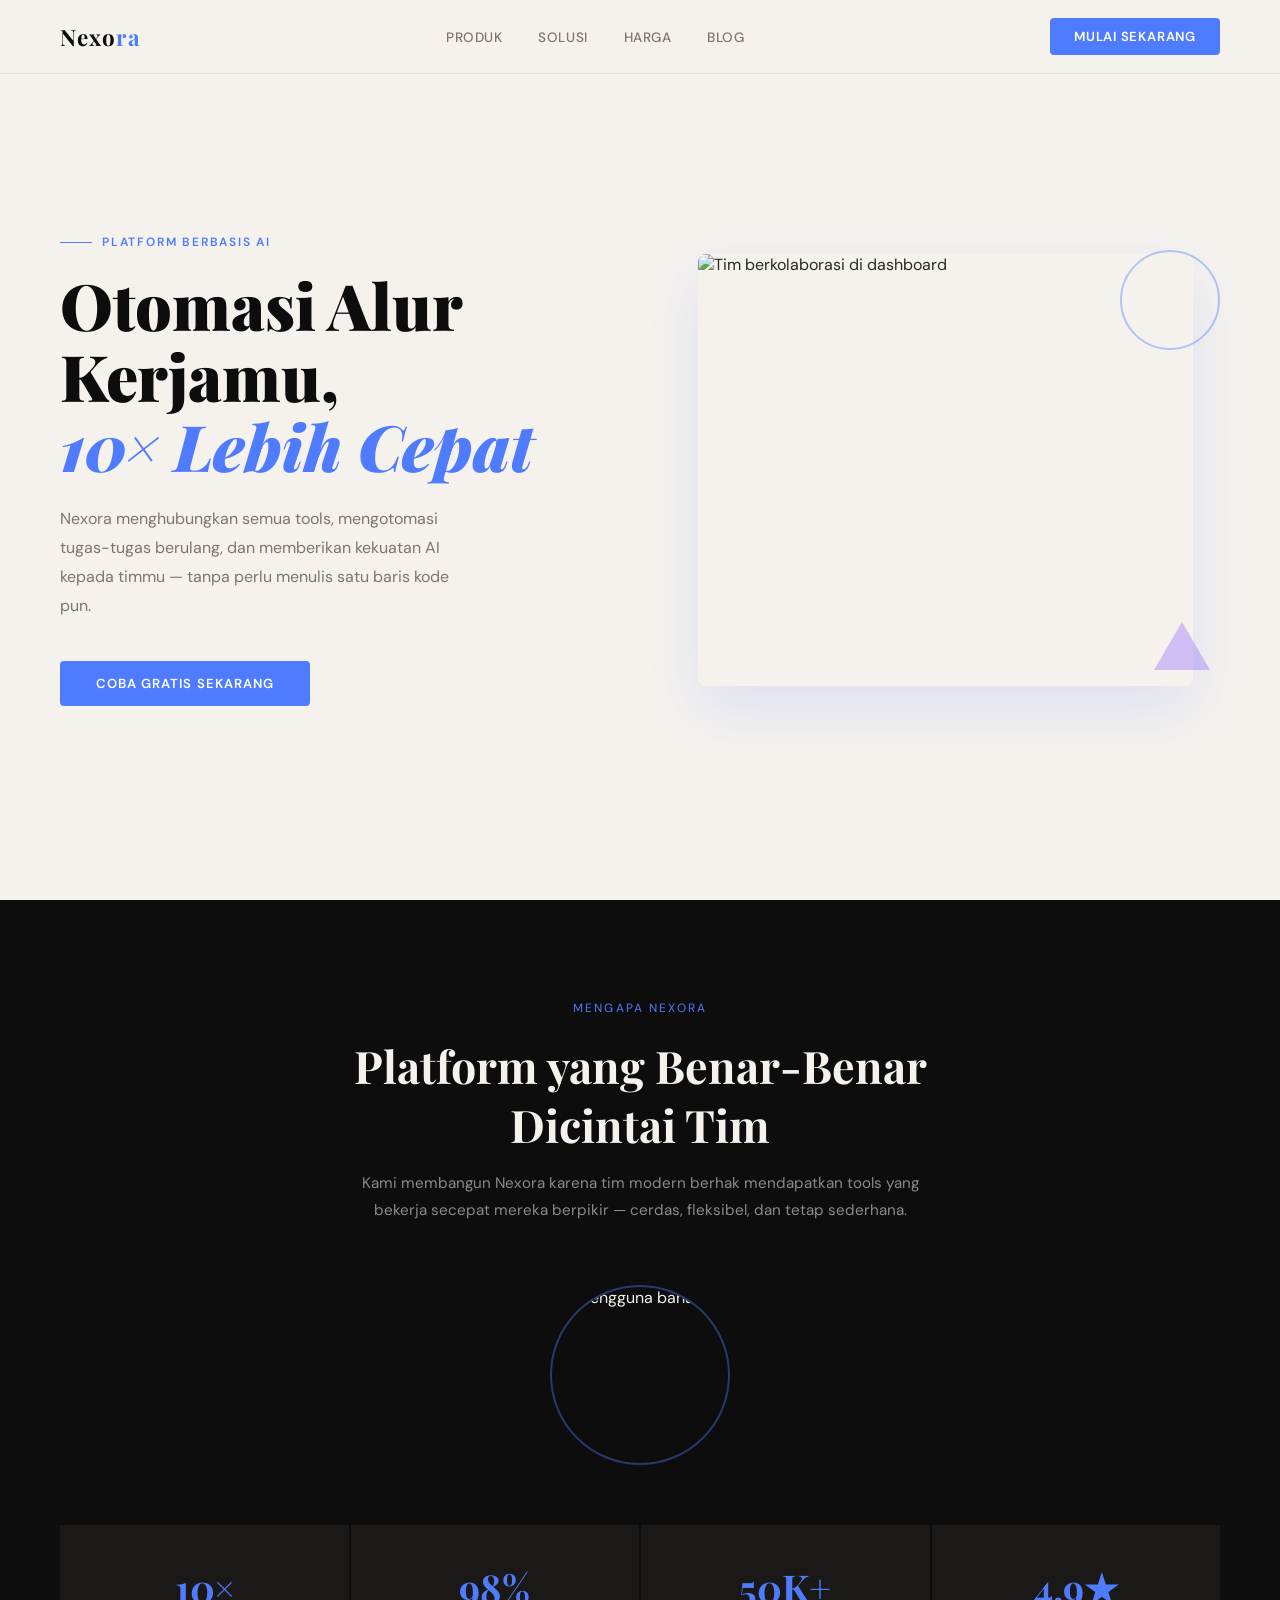
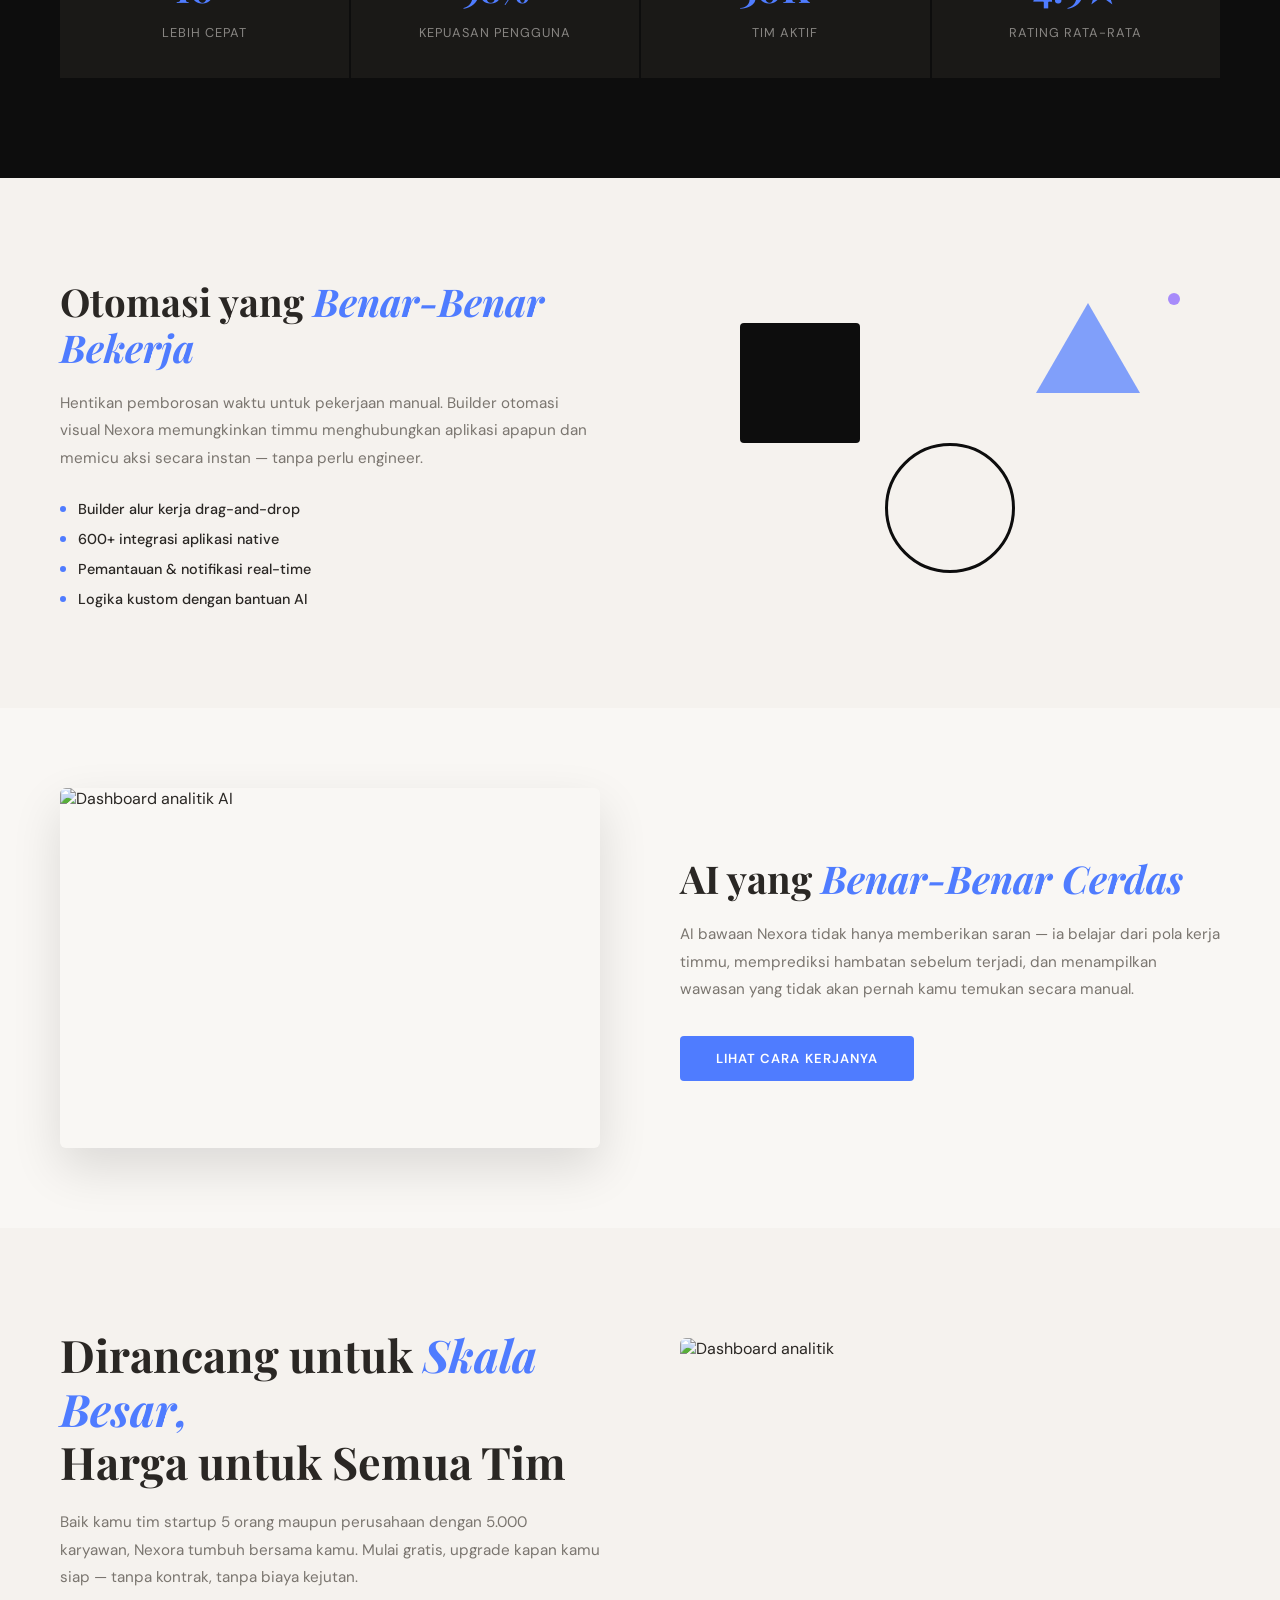
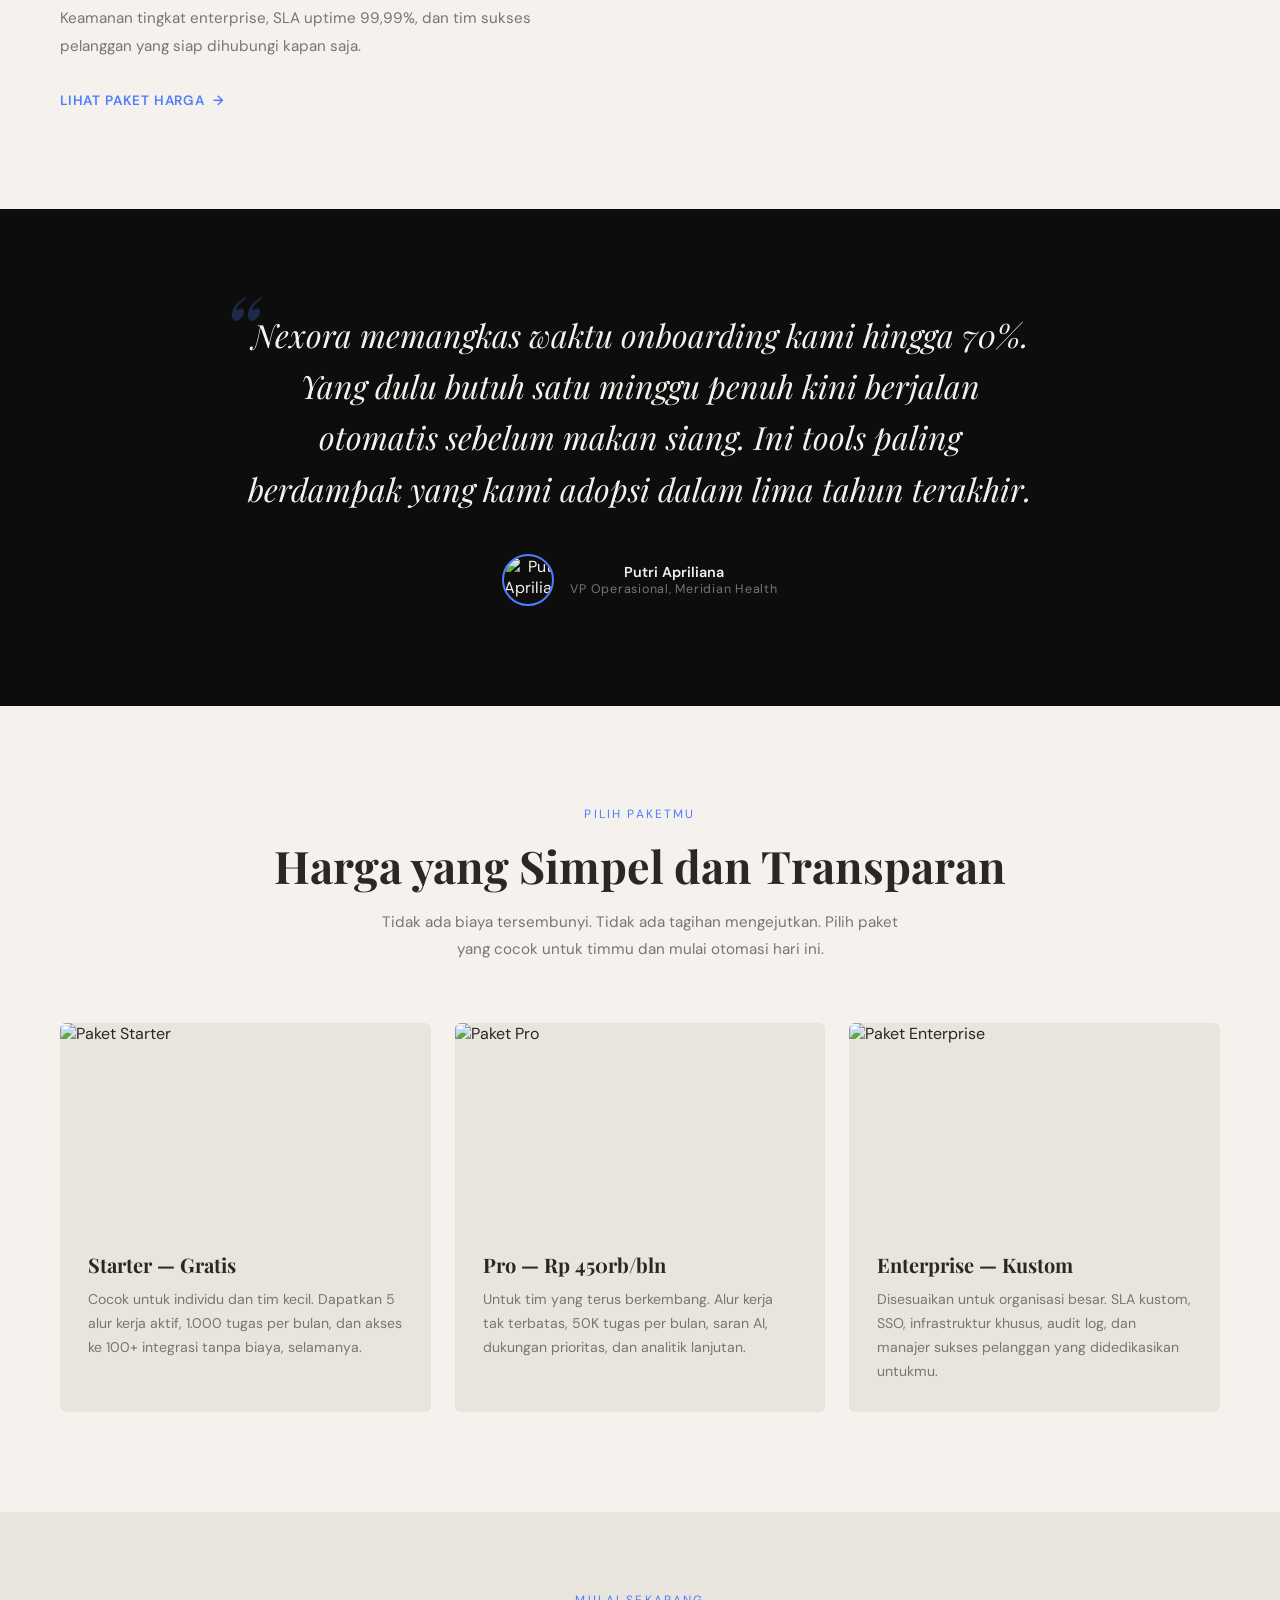
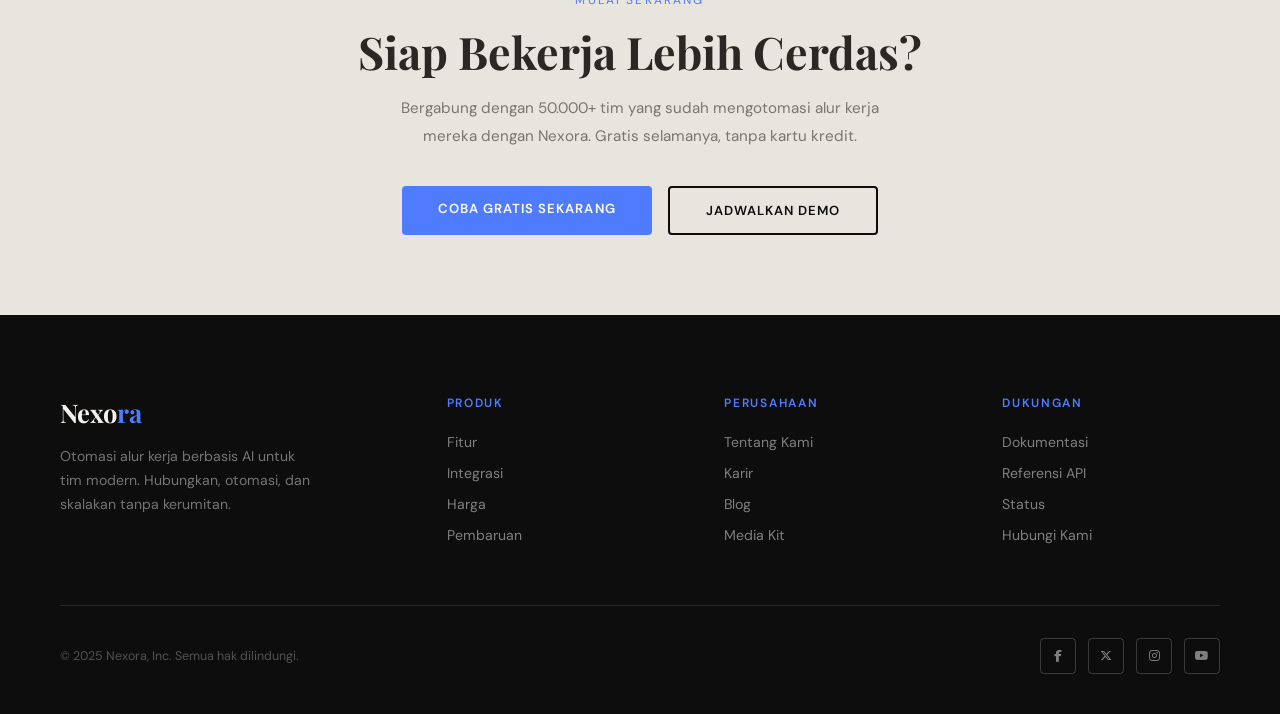
==== commit d3a85d3e: "update" ====
--- a/uts-ui/index.html
+++ b/uts-ui/index.html
@@ -5,6 +5,7 @@
   <meta name="viewport" content="width=device-width, initial-scale=1.0"/>
   <title>Nexora — Platform Otomasi Alur Kerja Berbasis AI</title>
   <link href="https://fonts.googleapis.com/css2?family=Playfair+Display:wght@400;700;900&family=DM+Sans:wght@300;400;500;600&display=swap" rel="stylesheet"/>
+  <link rel="stylesheet" href="https://cdnjs.cloudflare.com/ajax/libs/font-awesome/6.5.0/css/all.min.css">
   <link rel="stylesheet" href="style.css"/>
 </head>
 <body>
@@ -216,12 +217,20 @@
     </div>
     <div class="footer-bottom">
       <p>&copy; 2025 Nexora, Inc. Semua hak dilindungi.</p>
-      <div class="footer-socials">
-        <a href="#" aria-label="Twitter">Tw</a>
-        <a href="#" aria-label="Instagram">Ig</a>
-        <a href="#" aria-label="LinkedIn">Li</a>
-        <a href="#" aria-label="GitHub">Gh</a>
-      </div>
+        <div class="footer-socials">
+          <a href="#" aria-label="Facebook">
+            <i class="fab fa-facebook-f"></i>
+          </a>
+          <a href="#" aria-label="X">
+            <i class="fab fa-x-twitter"></i>
+          </a>
+          <a href="#" aria-label="Instagram">
+            <i class="fab fa-instagram"></i>
+          </a>
+          <a href="#" aria-label="YouTube">
+            <i class="fab fa-youtube"></i>
+          </a>
+        </div>
     </div>
   </footer>
 
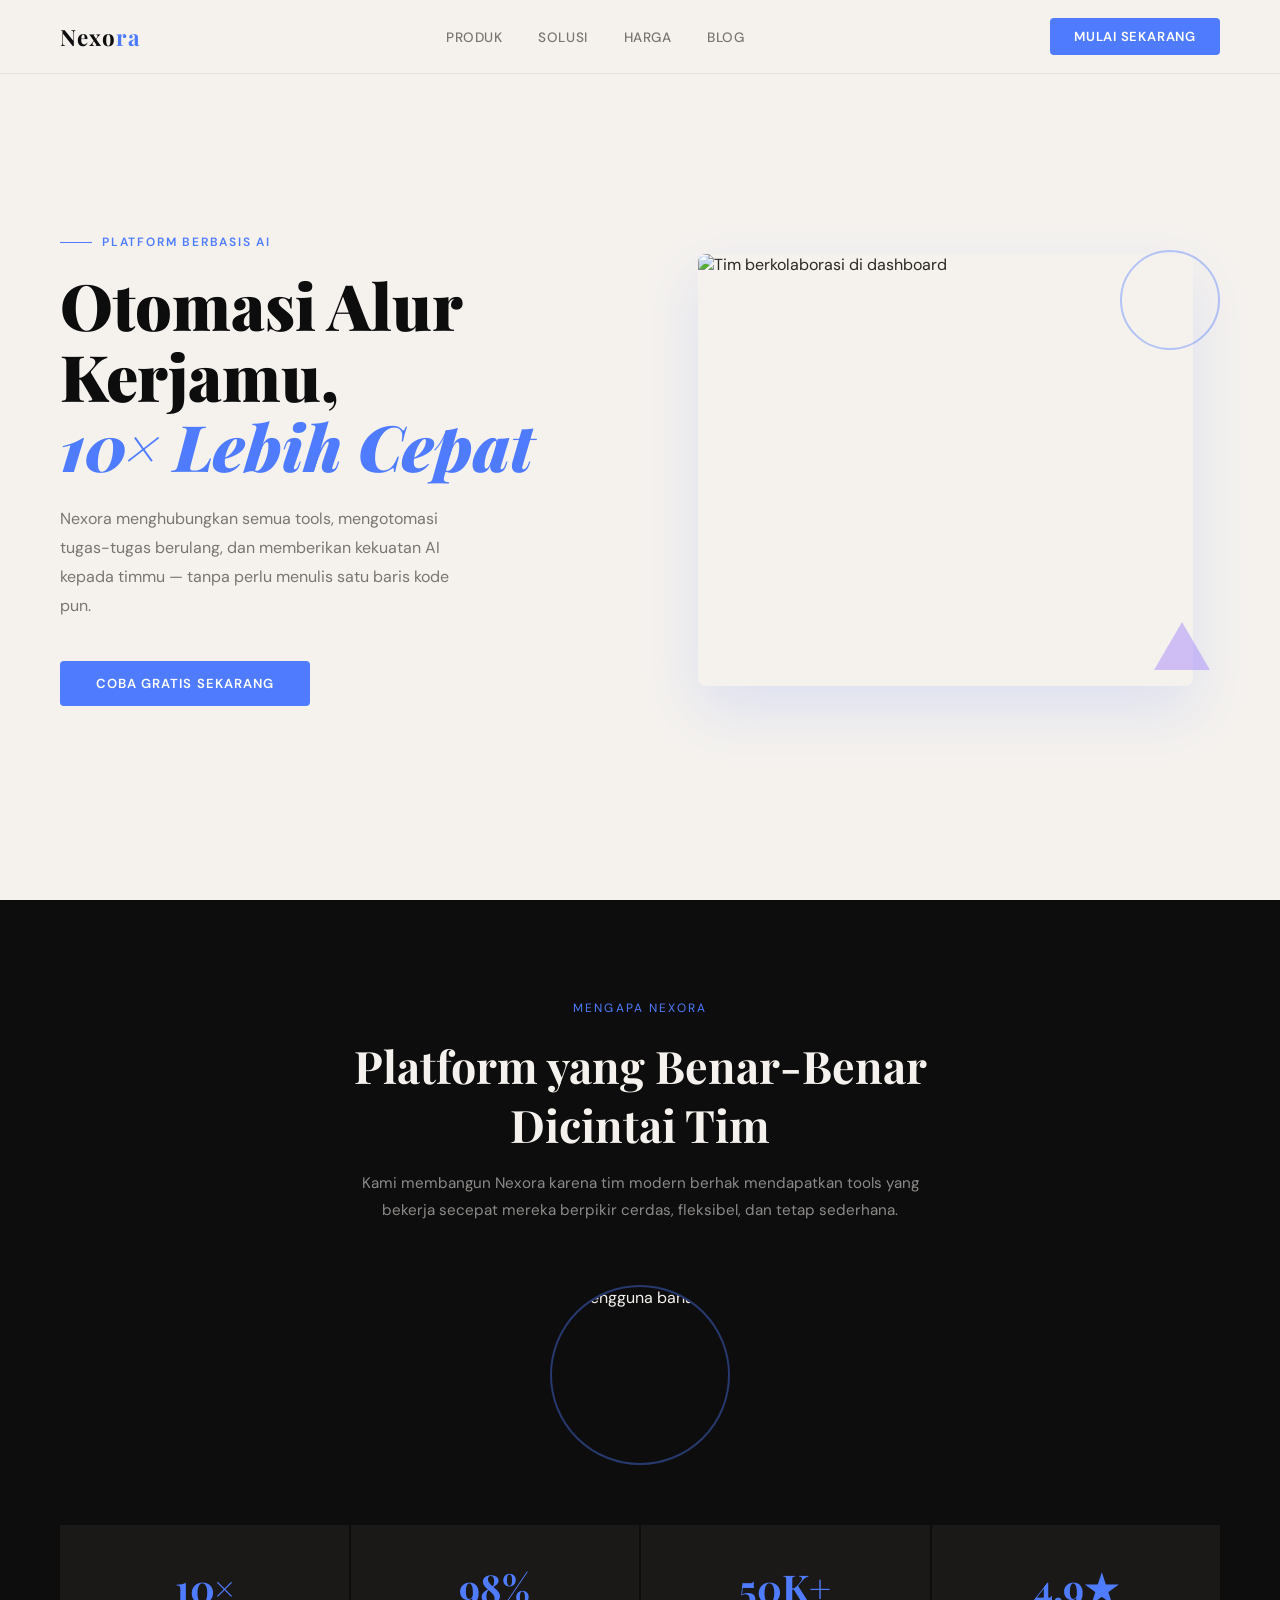
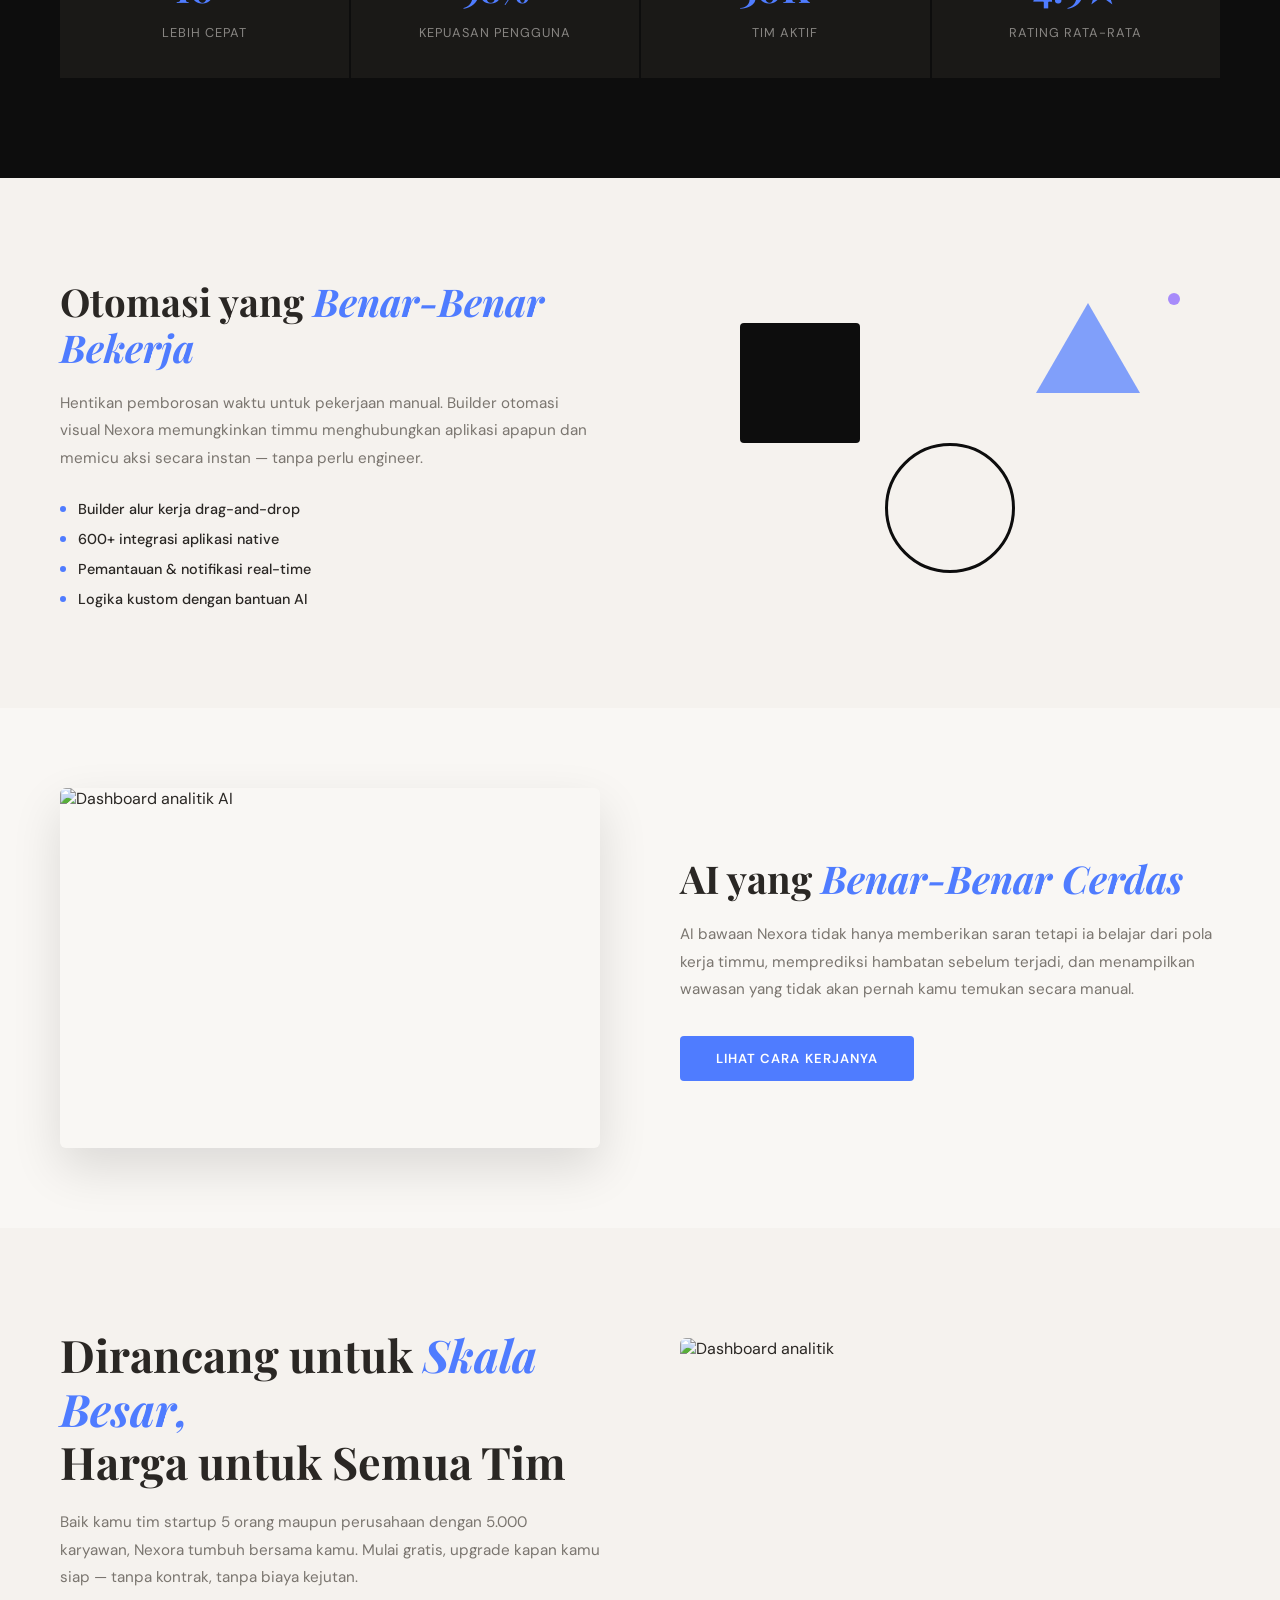
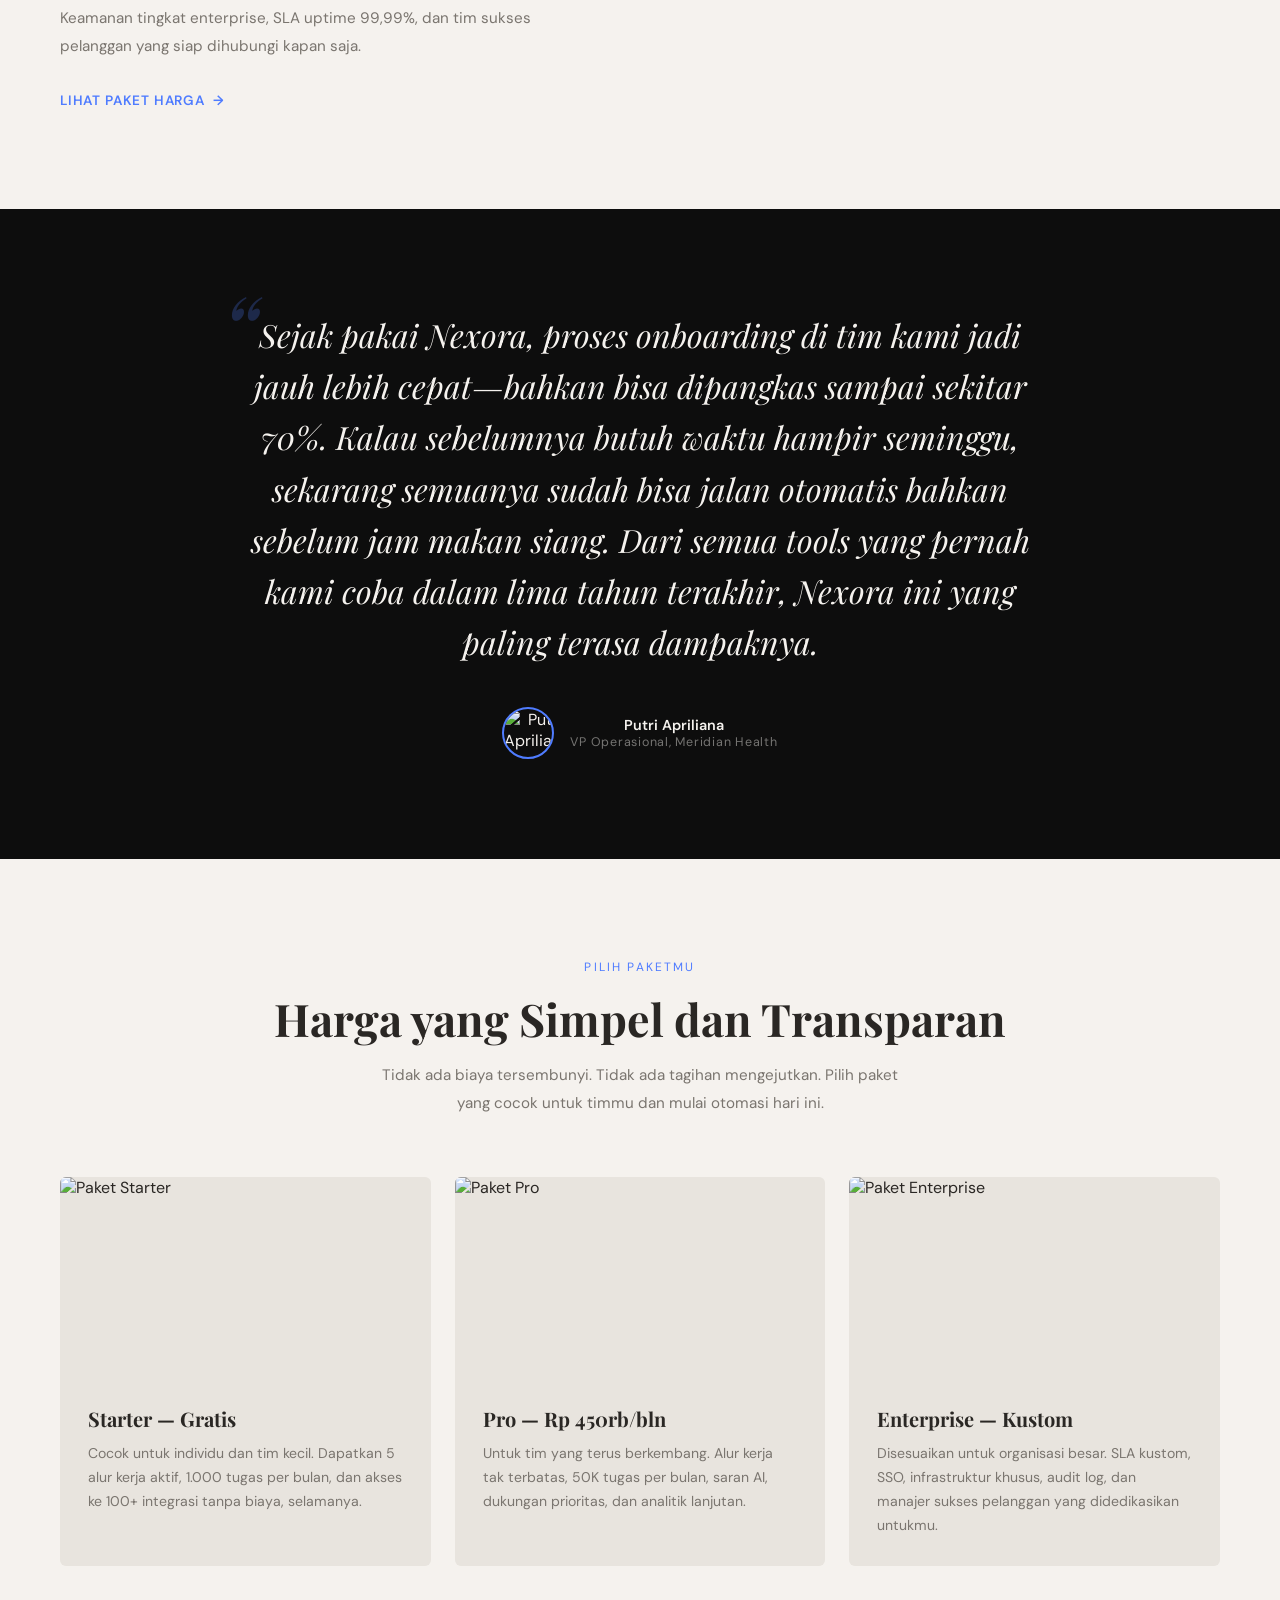
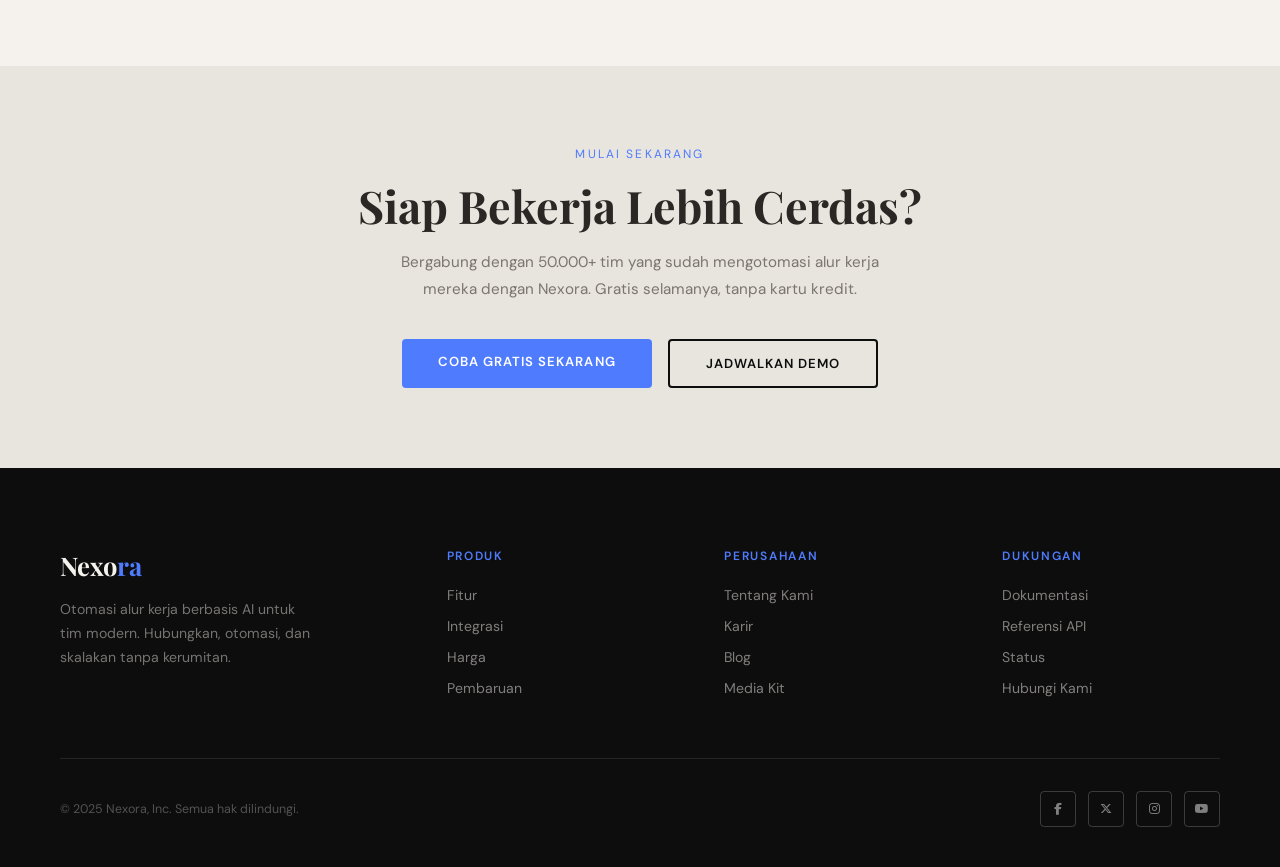
==== commit 7ba0e965: "Update WEEK 4: fix image URLs for Vercel deployment, point vercel.json to WEEK 4_LAYOUTING" ====
--- a/uts-ui/index.html
+++ b/uts-ui/index.html
@@ -46,7 +46,7 @@
   <section class="dark-section">
     <span class="eyebrow-light">Mengapa Nexora</span>
     <h2>Platform yang Benar-Benar Dicintai Tim</h2>
-    <p>Kami membangun Nexora karena tim modern berhak mendapatkan tools yang bekerja secepat mereka berpikir — cerdas, fleksibel, dan tetap sederhana.</p>
+    <p>Kami membangun Nexora karena tim modern berhak mendapatkan tools yang bekerja secepat mereka berpikir cerdas, fleksibel, dan tetap sederhana.</p>
     <div class="dark-img-circle">
       <img src="https://images.unsplash.com/photo-1573496359142-b8d87734a5a2?w=400&auto=format&fit=crop" alt="Pengguna bahagia" loading="lazy"/>
     </div>
@@ -97,7 +97,7 @@
     </div>
     <div class="feat-right-text reveal">
       <h3>AI yang <em>Benar-Benar Cerdas</em></h3>
-      <p>AI bawaan Nexora tidak hanya memberikan saran — ia belajar dari pola kerja timmu, memprediksi hambatan sebelum terjadi, dan menampilkan wawasan yang tidak akan pernah kamu temukan secara manual.</p>
+      <p>AI bawaan Nexora tidak hanya memberikan saran tetapi ia belajar dari pola kerja timmu, memprediksi hambatan sebelum terjadi, dan menampilkan wawasan yang tidak akan pernah kamu temukan secara manual.</p>
       <a href="#" class="btn-primary">Lihat Cara Kerjanya</a>
     </div>
   </section>
@@ -118,7 +118,7 @@
   <!-- TESTIMONI -->
   <section class="testimonial">
     <blockquote class="reveal">
-      Nexora memangkas waktu onboarding kami hingga 70%. Yang dulu butuh satu minggu penuh kini berjalan otomatis sebelum makan siang. Ini tools paling berdampak yang kami adopsi dalam lima tahun terakhir.
+      Sejak pakai Nexora, proses onboarding di tim kami jadi jauh lebih cepat—bahkan bisa dipangkas sampai sekitar 70%. Kalau sebelumnya butuh waktu hampir seminggu, sekarang semuanya sudah bisa jalan otomatis bahkan sebelum jam makan siang. Dari semua tools yang pernah kami coba dalam lima tahun terakhir, Nexora ini yang paling terasa dampaknya.
     </blockquote>
     <div class="testimonial-author reveal">
       <div class="author-avatar">
